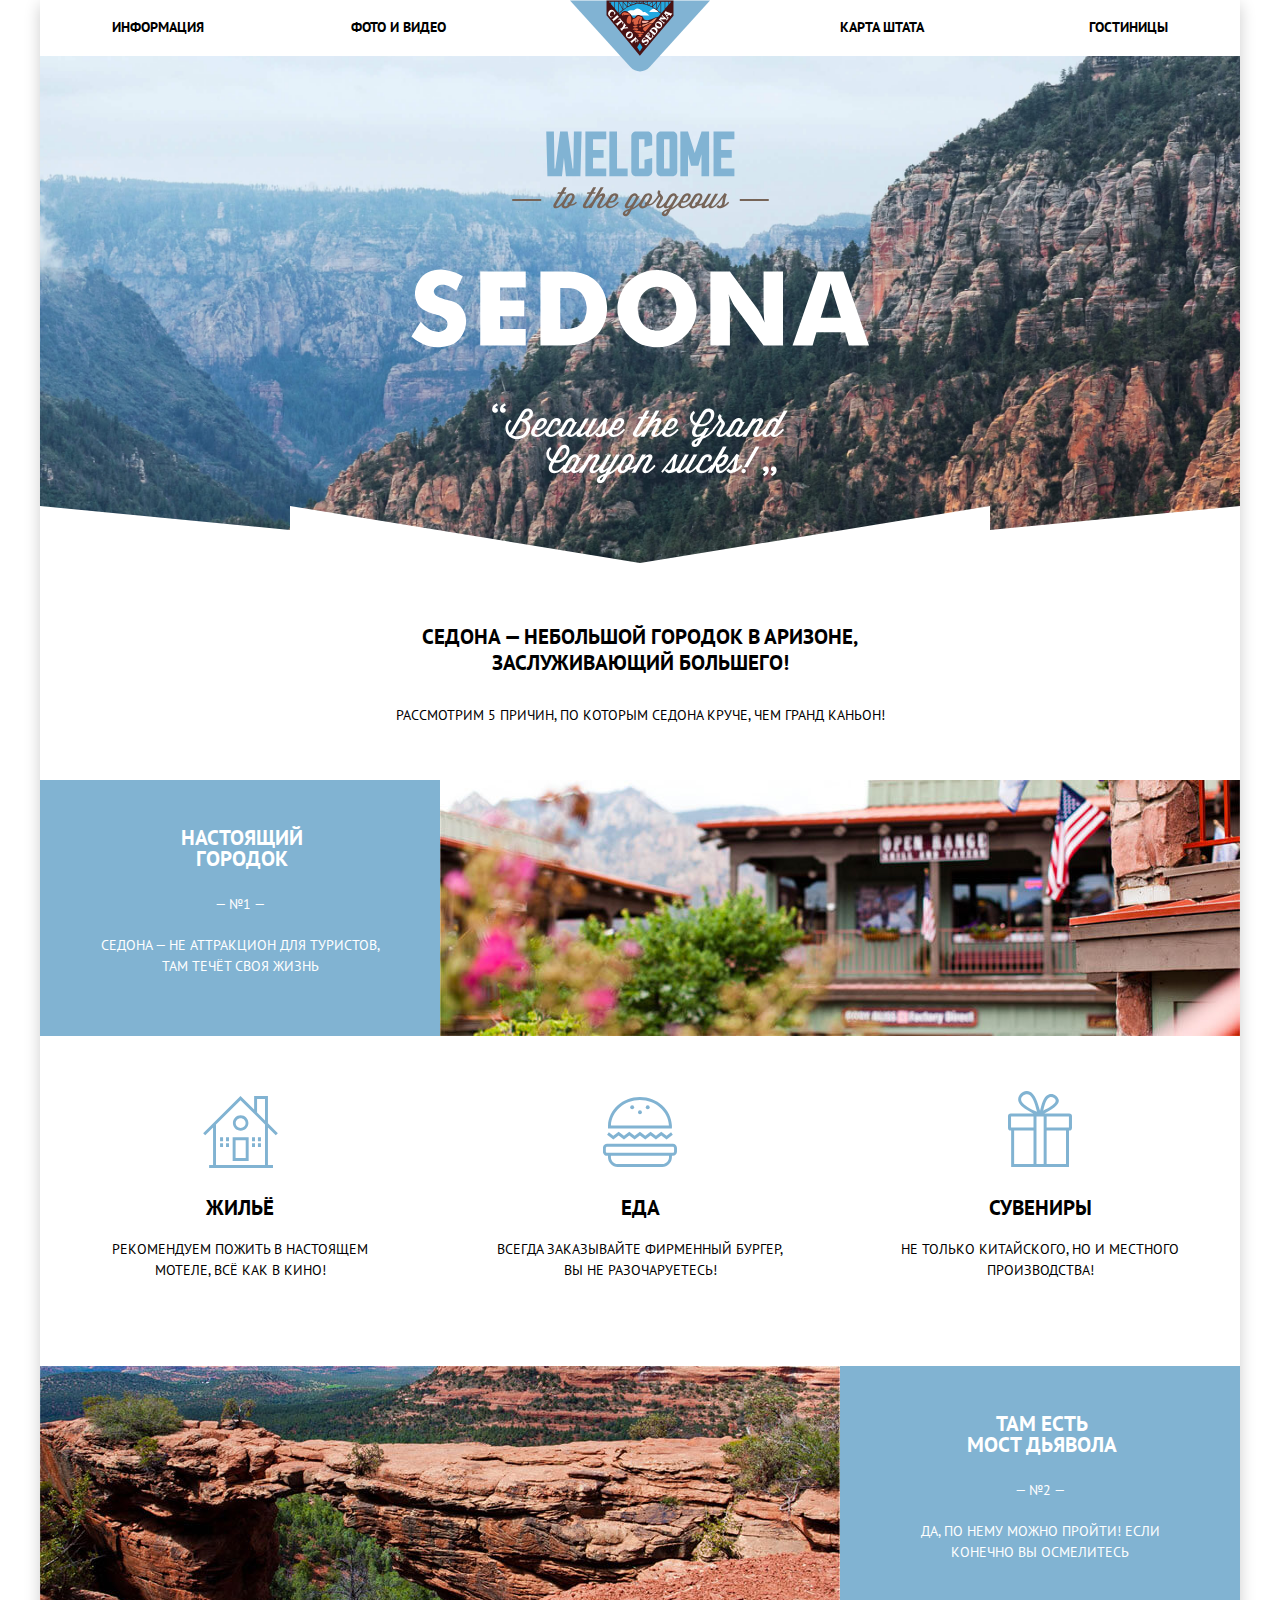
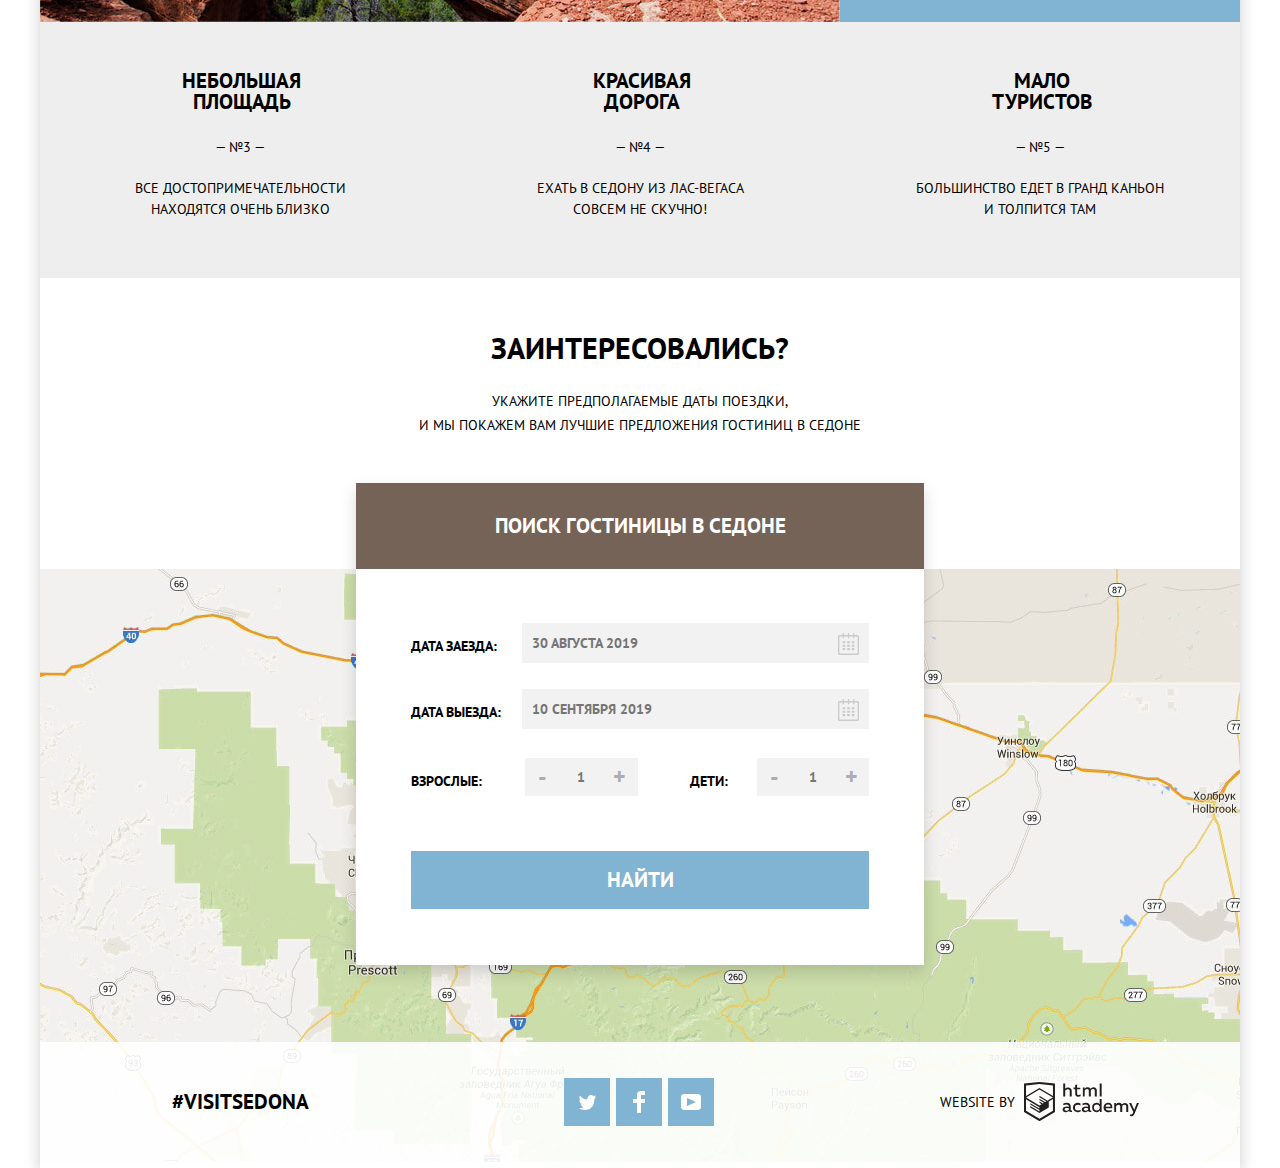
==== index.html @ 7750d167 "Fix W3 frameborder error" ====
<!DOCTYPE html>
<html lang="ru">
  <head>
    <meta charset="utf-8" />
    <title>HTML Academy: Седона</title>
    <link
      href="https://fonts.googleapis.com/css?family=PT+Sans:400,700&display=swap&subset=cyrillic"
      rel="stylesheet"
    />
    <link rel="stylesheet" href="css/normalize.css" />
    <link rel="stylesheet" href="css/style.css" />
  </head>

  <body>
    <div class="main-wrapper">
      <header class="main-header">
        <nav class="header-navigation">
          <ul class="navigation-list">
            <li><a href="information.html">Информация</a></li>
            <li><a href="media-content.html">Фото и видео</a></li>
            <li><a href="state-map.html">Карта штата</a></li>
            <li><a href="hotels.html">Гостиницы</a></li>
          </ul>
          <a class="navigation-logo">
            <img
              src="img/sedona-logo.svg"
              alt="Логотип сайта о городе Sedona"
              width="140"
              height="72"
            />
          </a>
        </nav>
      </header>

      <main class="main-container">
        <h1 class="visually-hidden">
          Сайт о небольшом городе Седона, располженном на севере штата Аризона в
          США
        </h1>

        <section class="logo">
          <img
            class="main-slogan"
            src="img/main-welcome-slogan.svg"
            alt="Приветственный слоган"
            width="459"
            height="353"
          />
        </section>

        <section class="description">
          <p>
            Седона — небольшой городок в Аризоне, заслуживающий большего!
          </p>
          <p>
            Рассмотрим 5 причин, по которым Седона круче, чем гранд каньон!
          </p>
        </section>

        <section class="features">
          <div class="feature-item">
            <h2 class="feature-title">
              Настоящий <br />
              городок
            </h2>
            <p class="feature-number">
              — №1 —
            </p>
            <p class="feature-description">
              Седона — не аттракцион для туристов, там течёт своя жизнь
            </p>
          </div>
          <img
            class="feature-image"
            src="img/feature-photo-town.jpg"
            width="800"
            height="256"
            alt="Фотография города Седона"
          />
        </section>

        <section class="entertainment">
          <ul class="entertainment-list">
            <li class="entertainment-list-item">
              <h3>
                Жильё
              </h3>
              <p class="entertainment-list-item-description">
                Рекомендуем пожить в настоящем мотеле, всё как в кино!
              </p>
            </li>
            <li class="entertainment-list-item">
              <h3>
                Еда
              </h3>
              <p class="entertainment-list-item-description">
                Всегда заказывайте фирменный бургер, вы не разочаруетесь!
              </p>
            </li>
            <li class="entertainment-list-item">
              <h3>
                Сувениры
              </h3>
              <p class="entertainment-list-item-description">
                Не только китайского, но и местного производства!
              </p>
            </li>
          </ul>
        </section>

        <section class="features">
          <img
            class="feature-image"
            src="img/main-photo-bridge.jpg"
            width="800"
            height="256"
            alt="Фотография города"
          />
          <div class="feature-item">
            <h2 class="feature-title">
              Там есть <br />
              Мост дьявола
            </h2>
            <p class="feature-number">
              — №2 —
            </p>
            <p class="feature-description">
              Да, по нему можно пройти! Если конечно вы осмелитесь
            </p>
          </div>
        </section>

        <section class="features">
          <ul class="features-list">
            <li class="feature-item">
              <h2 class="feature-title">
                Небольшая <br />
                площадь
              </h2>
              <p class="feature-number">
                — №3 —
              </p>
              <p class="feature-description">
                Все достопримечательности находятся очень близко
              </p>
            </li>
            <li class="feature-item">
              <h2 class="feature-title">
                Красивая <br />
                дорога
              </h2>
              <p class="feature-number">
                — №4 —
              </p>
              <p class="feature-description">
                Ехать в Седону из Лас-Вегаса совсем не скучно!
              </p>
            </li>
            <li class="feature-item">
              <h2 class="feature-title">
                Мало <br />
                туристов
              </h2>
              <p class="feature-number">
                — №5 —
              </p>
              <p class="feature-description">
                Большинство едет в гранд каньон <br />
                и толпится там
              </p>
            </li>
          </ul>
        </section>

        <section class="offer">
          <p>
            Заинтересовались?
          </p>
          <p>
            Укажите предполагаемые даты поездки, <br />
            и мы покажем вам лучшие предложения гостиниц в седоне
          </p>
        </section>

        <section class="hotel-order">
          <iframe
            class="sedona-map"
            src="https://www.google.com/maps/embed?pb=!1m18!1m12!1m3!1d52385.13565774094!2d-111.83015786370615!3d34.85444381528535!2m3!1f0!2f0!3f0!3m2!1i1024!2i768!4f13.1!3m3!1m2!1s0x872da132f942b00d%3A0x5548c523fa6c8efd!2sSedona%2C+AZ+86336%2C+USA!5e0!3m2!1sen!2sru!4v1559799646984!5m2!1sen!2sru"
            width="1200"
            height="593"
            allowfullscreen
          ></iframe>
          <div class="hotel-order-popup">
            <button class="hotel-search-button">
              Поиск гостиницы в Седоне
            </button>
            <form
              class="order-popup-form"
              action="https://echo.htmlacademy.ru"
              method="post"
            >
              <p class="popup-form-item">
                <label for="check-in-date" class="popup-form-item-label">
                  Дата заезда:
                  <button type="button" class="calendar-button">
                    <span class="visually-hidden">Выбор даты выезда</span
                    ><svg
                      xmlns="http://www.w3.org/2000/svg"
                      fill="#cacaca"
                      width="21"
                      height="22"
                    >
                      <path
                        d="M19.251 2.025h-2.845V.648c0-.381-.294-.689-.656-.689-.363 0-.656.308-.656.689v1.377h-3.938V.648c0-.381-.294-.689-.655-.689-.363 0-.657.308-.657.689v1.377H5.906V.648c0-.381-.294-.689-.656-.689-.363 0-.657.308-.657.689v1.377H1.75C.784 2.025 0 2.847 0 3.862v16.302C0 21.179.784 22 1.75 22h17.501c.966 0 1.749-.821 1.749-1.836V3.862c0-1.015-.783-1.837-1.749-1.837zm.437 18.139a.448.448 0 0 1-.437.459H1.75a.45.45 0 0 1-.438-.459V3.862a.45.45 0 0 1 .438-.459h2.844v1.378c0 .381.294.689.657.689.362 0 .656-.308.656-.689V3.403h3.938v1.378c0 .381.294.689.657.689.361 0 .655-.308.655-.689V3.403h3.938v1.378c0 .381.293.689.656.689.362 0 .656-.308.656-.689V3.403h2.845c.241 0 .437.206.437.459v16.302z"
                      />
                      <path
                        d="M4.594 8.225h2.625v2.066H4.594zm0 3.443h2.625v2.067H4.594zm0 3.444h2.625v2.066H4.594zm4.594 0h2.625v2.066H9.188zm0-3.444h2.625v2.067H9.188zm0-3.443h2.625v2.066H9.188zm4.593 6.887h2.625v2.066h-2.625zm0-3.444h2.625v2.067h-2.625zm0-3.443h2.625v2.066h-2.625z"
                      />
                    </svg>
                  </button>
                </label>
                <input
                  type="text"
                  id="check-in-date"
                  class="popup-form-item-input"
                  placeholder="30 августа 2019"
                />
              </p>
              <p class="popup-form-item">
                <label for="check-out-date" class="popup-form-item-label">
                  Дата выезда:
                  <button type="button" class="calendar-button">
                    <span class="visually-hidden">Выбор даты выезда</span
                    ><svg
                      xmlns="http://www.w3.org/2000/svg"
                      fill="#cacaca"
                      width="21"
                      height="22"
                    >
                      <path
                        d="M19.251 2.025h-2.845V.648c0-.381-.294-.689-.656-.689-.363 0-.656.308-.656.689v1.377h-3.938V.648c0-.381-.294-.689-.655-.689-.363 0-.657.308-.657.689v1.377H5.906V.648c0-.381-.294-.689-.656-.689-.363 0-.657.308-.657.689v1.377H1.75C.784 2.025 0 2.847 0 3.862v16.302C0 21.179.784 22 1.75 22h17.501c.966 0 1.749-.821 1.749-1.836V3.862c0-1.015-.783-1.837-1.749-1.837zm.437 18.139a.448.448 0 0 1-.437.459H1.75a.45.45 0 0 1-.438-.459V3.862a.45.45 0 0 1 .438-.459h2.844v1.378c0 .381.294.689.657.689.362 0 .656-.308.656-.689V3.403h3.938v1.378c0 .381.294.689.657.689.361 0 .655-.308.655-.689V3.403h3.938v1.378c0 .381.293.689.656.689.362 0 .656-.308.656-.689V3.403h2.845c.241 0 .437.206.437.459v16.302z"
                      />
                      <path
                        d="M4.594 8.225h2.625v2.066H4.594zm0 3.443h2.625v2.067H4.594zm0 3.444h2.625v2.066H4.594zm4.594 0h2.625v2.066H9.188zm0-3.444h2.625v2.067H9.188zm0-3.443h2.625v2.066H9.188zm4.593 6.887h2.625v2.066h-2.625zm0-3.444h2.625v2.067h-2.625zm0-3.443h2.625v2.066h-2.625z"
                      />
                    </svg>
                  </button>
                </label>
                <input
                  type="text"
                  id="check-out-date"
                  class="popup-form-item-input"
                  placeholder="10 сентября 2019"
                />
              </p>
              <div class="popup-form-item-people-amount">
                <label for="adults-amount" class="popup-form-item-label">
                  Взрослые:
                </label>
                <button type="button" class="decrement-button">-</button>
                <input
                  type="text"
                  id="adults-amount"
                  class="popup-form-item-input"
                  placeholder="1"
                />
                <button type="button" class="increment-button">+</button>
                <label for="children-amount" class="popup-form-item-label">
                  Дети:
                </label>
                <button type="button" class="decrement-button">-</button>
                <input
                  type="text"
                  id="children-amount"
                  class="popup-form-item-input"
                  placeholder="1"
                />
                <button type="button" class="increment-button">+</button>
              </div>
              <p class="popup-form-item">
                <button type="submit" class="popup-form-submit-button">
                  Найти
                </button>
              </p>
            </form>
          </div>
        </section>
      </main>

      <footer class="main-footer">
        <p class="footer-hashtag">
          #visitsedona
        </p>

        <ul class="footer-social">
          <li>
            <a class="footer-social-button" href="#"
              ><span class="visually-hidden">Twitter</span
              ><svg
                xmlns="http://www.w3.org/2000/svg"
                xmlns:xlink="http://www.w3.org/1999/xlink"
                width="17"
                height="15"
                viewBox="0 0 17 15"
              >
                <path
                  fill="#FFF"
                  d="M10.95.144c1.685-.496 2.984.27 3.577 1.179.673-.231 1.331-.481 2.011-.708a2.345 2.345 0 0 1-.857 1.768c.685.17 1.304-.491 1.304-.491-.169 1-1.006 1.788-1.563 2.024-.231 6.75-3.175 11.217-10.077 11.082h-.446c-.41 0-4.164-.46-4.898-1.887 2.271.196 3.893-.422 4.693-1.177-.96-.3-2.679-.477-2.979-2.95.349.106.564.228 1.19.119C1.705 8.247.374 7.53.448 5.33c.285.328 1.067.536 1.34.472C1.085 5.561-.182 2.442.894.85c1.818 1.854 3.735 3.606 7.152 3.773C8.254 2.33 9.183.793 10.95.144z"
                />
              </svg>
            </a>
          </li>
          <li>
            <a class="footer-social-button" href="#"
              ><span class="visually-hidden">Facebook</span
              ><svg
                xmlns="http://www.w3.org/2000/svg"
                width="12"
                height="22"
                viewBox="0 0 12 22"
              >
                <path
                  fill="#FFF"
                  d="M12 4V0H8a4 4 0 0 0-4 4v4H0v4h4v10h4V12h4V8H8V4h4z"
                /></svg
            ></a>
          </li>
          <li>
            <a class="footer-social-button" href="#"
              ><span class="visually-hidden">YouTube</span
              ><svg
                xmlns="http://www.w3.org/2000/svg"
                xmlns:xlink="http://www.w3.org/1999/xlink"
                width="20"
                height="16"
                viewBox="0 0 20 16"
              >
                <path
                  fill="#FFF"
                  d="M17 0H3C1.35 0 0 1.35 0 3v10c0 1.65 1.35 3 3 3h14c1.65 0 3-1.35 3-3V3c0-1.65-1.35-3-3-3zM6.027 11.998V4.002L15.014 8l-8.987 3.998z"
                />
              </svg>
            </a>
          </li>
        </ul>

        <p class="footer-copyright">
          <b>Website by</b>
          <a
            class="copyright-html-academy-logo"
            href="https://htmlacademy.ru/intensive/htmlcss"
            ><span class="visually-hidden">HTML Academy</span
            ><svg
              id="Layer_1"
              data-name="Layer 1"
              xmlns="http://www.w3.org/2000/svg"
              viewBox="0 0 108.08 36.85"
            >
              <title>logo-htmlacademy-small1</title>
              <path
                d="M44.61,26.88a2,2,0,0,0,.55-0.1v1.33a3.25,3.25,0,0,1-1.18.21,1.67,1.67,0,0,1-1.67-1,4.84,4.84,0,0,1-3.14,1.08c-1.51,0-2.91-.83-2.91-2.55,0-2.13,2-2.79,3.71-2.79a11.08,11.08,0,0,1,2.17.25v-0.3c0-1-.76-1.77-2.19-1.77a7.42,7.42,0,0,0-3,.64v-1.7a10.21,10.21,0,0,1,3.19-.55c2.36,0,3.81,1.12,3.81,3.65v3a0.54,0.54,0,0,0,.49.59h0.17Zm-6.44-1.13A1.35,1.35,0,0,0,39.63,27h0.11a3.39,3.39,0,0,0,2.41-1V24.58a9.72,9.72,0,0,0-1.81-.21c-1,0-2.16.33-2.16,1.38h0Zm12.36-6.11a5,5,0,0,1,2.57.64V22a4.08,4.08,0,0,0-2.3-.7,2.75,2.75,0,1,0,0,5.49,5,5,0,0,0,2.43-.64v1.71a6.27,6.27,0,0,1-2.76.57A4.21,4.21,0,0,1,46,24.51q0-.21,0-0.41a4.32,4.32,0,0,1,4.18-4.46h0.38Zm12.17,7.24a2,2,0,0,0,.55-0.1v1.33a3.25,3.25,0,0,1-1.18.21,1.67,1.67,0,0,1-1.67-1,4.84,4.84,0,0,1-3.14,1.08c-1.51,0-2.91-.83-2.91-2.55,0-2.13,2-2.79,3.71-2.79a11.08,11.08,0,0,1,2.17.25v-0.3c0-1-.76-1.77-2.19-1.77a7.42,7.42,0,0,0-3,.64v-1.7a10.21,10.21,0,0,1,3.19-.55c2.36,0,3.81,1.12,3.81,3.65v3a0.54,0.54,0,0,0,.49.59h0.17Zm-6.44-1.13A1.35,1.35,0,0,0,57.73,27h0.11a3.39,3.39,0,0,0,2.41-1V24.58a9.72,9.72,0,0,0-1.81-.21c-1.06,0-2.16.33-2.16,1.38h0ZM73,16V28.2H71.35V26.88a3.88,3.88,0,0,1-3.19,1.54,4.4,4.4,0,0,1,0-8.78,3.81,3.81,0,0,1,3,1.3V16H73Zm-4.53,5.22a2.76,2.76,0,1,0,0,5.52A2.86,2.86,0,0,0,71.15,25V23A2.91,2.91,0,0,0,68.49,21.27ZM79,19.64c3.31,0,4.46,2.68,3.92,5.09H76.7c0.21,1.5,1.67,2.11,3.19,2.11a6.11,6.11,0,0,0,2.64-.59v1.6a7.14,7.14,0,0,1-3,.57C77,28.42,74.78,27,74.78,24a4.18,4.18,0,0,1,4-4.39H79Zm0.09,1.54a2.28,2.28,0,0,0-2.44,2.1v0.06H81.3A2,2,0,0,0,79.13,21.18Zm5.73,7V19.87h1.65v1a3.81,3.81,0,0,1,2.78-1.27A2.86,2.86,0,0,1,91.89,21a4.12,4.12,0,0,1,2.91-1.33A3.06,3.06,0,0,1,98,23V28.2h-1.9V23.05a1.59,1.59,0,0,0-1.42-1.75H94.42a2.8,2.8,0,0,0-2.07,1.12V28.2h-1.9V23.05A1.59,1.59,0,0,0,89,21.31H88.8a3,3,0,0,0-2.21,1.29v5.63H84.86Zm21.31-8.33h1.9l-3.91,9.46c-0.9,2.17-2.09,2.86-3.35,2.86a4.76,4.76,0,0,1-1.1-.14V30.46a2.86,2.86,0,0,0,.85.12c0.9,0,1.58-.64,2.07-1.9l0.17-.42-4-8.4h2l2.86,6.29ZM38.73,1.46V6.22a3.81,3.81,0,0,1,2.7-1.14,3.25,3.25,0,0,1,3.44,3.4v5.15H43V8.72a1.81,1.81,0,0,0-1.61-2h-0.3a2.93,2.93,0,0,0-2.32,1.39v5.52h-1.9V1.46h1.9ZM49.94,2.31v3h3V6.91h-3v3.81c0,1.1.5,1.46,1.58,1.46a4.49,4.49,0,0,0,1.69-.33v1.6A6.8,6.8,0,0,1,51,13.8a2.55,2.55,0,0,1-2.86-2.74V6.89H46.58V5.26h1.5V2.74Zm5.4,11.31V5.28H57v1A3.81,3.81,0,0,1,59.77,5a2.86,2.86,0,0,1,2.6,1.33A4.12,4.12,0,0,1,65.28,5,3.06,3.06,0,0,1,68.44,8.4v5.21h-1.9V8.46a1.59,1.59,0,0,0-1.42-1.75H64.89a2.8,2.8,0,0,0-2.07,1.12v5.78h-1.9V8.46A1.59,1.59,0,0,0,59.5,6.71H59.27A3,3,0,0,0,57.06,8v5.63H55.34ZM71.17,1.45H73V13.6H71.17V1.45ZM14.71,0H14.55L0,1.54V28.21l14.55,8.66,14.55-8.66V1.54Zm12.5,27.1L14.55,34.64,1.9,27.12V16.18l12.59,7.5V25L5.86,19.9v1.31l8.68,5.21v1.39L5.87,22.65V24l8.68,5.21,8.75-5.24V18.31L27.2,16V27.12Zm0-12.53-3.48,2-1.6,1L14.51,13v1.31L21,18.23H21l-0.14.09-1,.54-5.37-3.2V17l4.24,2.52-1,.67-3.2-1.9v1.31l2.1,1.24L14.5,22.1,2,14.65,14.51,7.11Zm0-1.32L14.49,5.76,1.91,13.25v-10L14.56,1.92,27.21,3.25v10h0Z"
                transform="translate(0 -0.02)"
                fill="#231f20"
              />
            </svg>
          </a>
        </p>
      </footer>
    </div>
    <script src="js/script.js"></script>
  </body>
</html>
---- css/style.css ----
body {
  margin: 0;
  padding: 0;
  font-family: "PT Sans", Arial, sans-serif;
  font-size: 14px;
  line-height: 21px;
  font-weight: 400;
  color: black;
  text-transform: uppercase;
  position: relative;
}

a {
  text-decoration: none;
  color: inherit;
}

a:hover,
a:focus {
  color: #81b3d2;
}

a:active {
  color: rgba(0, 0, 0, 0.3);
}

.visually-hidden {
  position: absolute;
  width: 1px;
  height: 1px;
  margin: -1px;
  border: 0;
  padding: 0;
  clip: rect(0 0 0 0);
  overflow: hidden;
}

.hidden {
  display: none;
}

.main-wrapper {
  width: 1200px;
  margin: 0 auto;
  -webkit-box-shadow: 0px 5px 15px 0 rgba(0, 1, 1, 0.2);
  box-shadow: 0px 5px 15px 0 rgba(0, 1, 1, 0.2);
}

.header-navigation {
  line-height: 26px;
  font-weight: 700;
  background-color: white;
  position: relative;
}

.header-navigation ul {
  list-style: none;
}

.main-container {
  position: relative;
}

.logo {
  position: relative;
  width: 100%;
  background-image: url("../img/main-photo.jpg");
  background-repeat: no-repeat;
  background-size: cover;
  background-position: 0 -84px;
  min-height: 507px;
  text-align: center;
  margin-bottom: 61px;
}

.logo::after {
  position: absolute;
  content: "";
  width: 100%;
  min-height: 57px;
  background-image: url("../img/main-photo-mask.svg");
  background-repeat: no-repeat;
  left: 0;
  bottom: 0;
}

.main-slogan {
  padding-top: 75px;
}

.description {
  padding: 0 355px;
  margin-bottom: 52px;
}

.description p:first-child {
  line-height: 26px;
  font-size: 21px;
  font-weight: 700;
  text-align: center;
  margin-bottom: 26px;
}

.description p:last-child {
  line-height: 26px;
  text-align: center;
}

.feature-title {
  font-size: 21px;
  font-weight: 700;
  text-align: center;
  margin: 0;
  margin-left: 3px;
  margin-bottom: 25px;
}

.feature-number {
  text-align: center;
  margin: 0;
  margin-bottom: 20px;
}

.feature-description {
  text-align: center;
  margin: 0;
}

.features {
  display: -webkit-box;
  display: -ms-flexbox;
  display: flex;
  margin-bottom: 140px;
}

.features:nth-of-type(5) {
  margin-bottom: 0;
}

.features:nth-of-type(6) {
  margin-bottom: 12px;
}

.features > .feature-item {
  color: white;
  background-color: #81b3d2;
  width: 400px;
  padding: 47px 49px 58px;
}

.features-list > .feature-item {
  -webkit-box-sizing: border-box;
  box-sizing: border-box;
  background-color: #eeeeee;
  width: 400px;
  margin: 0;
  padding: 48px 69px 58px;
}

.features-list {
  display: -webkit-box;
  display: -ms-flexbox;
  display: flex;
  list-style: none;
  padding: 0;
  margin: 0;
}

.navigation-logo {
  top: 0;
  left: 50%;
  margin-left: -70px;
  position: absolute;
  z-index: 1;
}

.entertainment {
  margin-bottom: 71px;
}

.entertainment-list {
  list-style: none;
  padding: 0;
  margin: 0;
  text-align: center;
  display: -webkit-box;
  display: -ms-flexbox;
  display: flex;
  -ms-flex-pack: distribute;
  justify-content: space-around;
}

.entertainment-list-item {
  position: relative;
  width: 400px;
  padding: 0 50px;
}

.entertainment-list-item::before {
  content: "";
  position: absolute;
}

.entertainment-list-item:first-child::before {
  background-image: url("../img/main-icon-house.svg");
  width: 75px;
  height: 72px;
  left: 50%;
  top: -80px;
  margin-left: -37px;
}

.entertainment-list-item:nth-child(2)::before {
  background-image: url("../img/main-icon-hamburger.svg");
  width: 74px;
  height: 70px;
  left: 50%;
  top: -79px;
  margin-left: -37px;
}

.entertainment-list-item:last-child::before {
  background-image: url("../img/main-icon-present.svg");
  width: 64px;
  height: 76px;
  left: 50%;
  top: -85px;
  margin-left: -32px;
}

.entertainment-list-item h3 {
  font-size: 21px;
}

.offer {
  text-align: center;
  margin-bottom: 132px;
  width: 459px;
  display: block;
  margin: 0 auto 122px;
  padding: 10px;
}

.offer p:first-child {
  font-size: 30px;
  font-weight: 700;
  line-height: 36px;
  margin-bottom: 23px;
}

.offer p:last-child {
  line-height: 24px;
  margin: 0;
}

.sedona-map {
  background: url("../img/main-map.jpg") no-repeat;
  border: 0;
}

.hotel-order {
  position: relative;
}

.hotel-order-popup {
  position: absolute;
  left: 50%;
  margin-left: -284px;
  top: -86px;
  line-height: 26px;
  font-weight: 700;
  width: 568px;
  -webkit-box-shadow: 0px 7px 15px 0 rgba(0, 1, 1, 0.15);
  box-shadow: 0px 7px 15px 0 rgba(0, 1, 1, 0.15);
}

.order-popup-form {
  padding: 40px 55px;
  background-color: white;
}

.hotel-search-button {
  width: inherit;
  text-transform: inherit;
  font-weight: 700;
  font-size: 21px;
  color: white;
  background-color: #766357;
  text-align: center;
  padding: 31px 0;
  border: none;
}

.hotel-search-button:hover,
.hotel-search-button:focus {
  background-color: #604e43;
}

.hotel-search-button:active {
  background-color: #503e33;
  color: rgba(255, 255, 255, 0.3);
}

.popup-form-item {
  display: -webkit-box;
  display: -ms-flexbox;
  display: flex;
  -webkit-box-pack: justify;
  -ms-flex-pack: justify;
  justify-content: space-between;
  margin-bottom: 16px;
}

.popup-form-item:nth-of-type(2) {
  margin-bottom: 19px;
}

.popup-form-item-label {
  margin-top: 10px;
  position: relative;
}

.calendar-button {
  position: absolute;
  top: -1px;
  left: 421px;
  border: none;
  background: transparent;
}

.calendar-button:hover path,
.calendar-button:focus path {
  fill: black;
}

.calendar-button:active path {
  fill: #81b3d2;
}

.popup-form-item input[type="text"] {
  width: 335px;
  height: 38px;
  margin-bottom: 10px;
  padding-left: 10px;
}

.popup-form-item-people-amount input[type="text"] {
  width: 38px;
  height: 36px;
  border: none;
  text-align: center;
}

.popup-form-item-people-amount button:nth-of-type(2) {
  margin-right: 52px;
}

.decrement-button,
.increment-button {
  width: 38px;
  height: 38px;
  border: none;
  background-color: #f2f2f2;
  color: rgba(0, 0, 0, 0.3);
  font-weight: 700;
  font-size: 24px;
  line-height: 26px;
}

.decrement-button:hover,
.decrement-button:focus,
.increment-button:hover,
.increment-button:focus {
  color: black;
}

.decrement-button:active,
.increment-button:active {
  color: #81b3d2;
}

.popup-form-item-input {
  width: 38px;
}

.hotel-order-popup input {
  background-color: #f2f2f2;
  height: 38px;
  color: inherit;
  font-weight: inherit;
  text-transform: inherit;
  line-height: inherit;
  border: none;
}

.hotel-order-popup input:hover {
  background-color: #ebebeb;
}

.hotel-order-popup input:focus {
  background-color: white;
}

.popup-form-item-people-amount {
  display: -webkit-box;
  display: -ms-flexbox;
  display: flex;
  margin-bottom: 55px;
}

.popup-form-item-people-amount label:first-of-type {
  margin-right: 43px;
}

.popup-form-item-people-amount label:last-of-type {
  margin-right: 29px;
}

.popup-form-submit-button {
  color: white;
  line-height: inherit;
  font-size: 21px;
  font-family: inherit;
  text-transform: inherit;
  font-weight: inherit;
  background-color: #81b3d2;
  padding: 16px 0;
  width: 458px;
  border: none;
}

.popup-form-submit-button:focus,
.popup-form-submit-button:hover {
  background-color: #669ec0;
}

.popup-form-submit-button:active {
  background-color: #5496bd;
  color: rgba(255, 255, 255, 0.3);
}

.main-footer {
  position: absolute;
  -webkit-box-sizing: border-box;
  box-sizing: border-box;
  bottom: 6px;
  background-color: rgba(255, 255, 255, 0.9);
  width: 1200px;
  display: -webkit-box;
  display: -ms-flexbox;
  display: flex;
  -webkit-box-pack: justify;
  -ms-flex-pack: justify;
  justify-content: space-between;
  -webkit-box-align: center;
  -ms-flex-align: center;
  align-items: center;
  padding: 21px 101px 21px 132px;
  min-height: 120px;
}

.footer-hashtag {
  font-size: 21px;
  font-weight: 700;
  line-height: 26px;
}

.footer-social {
  list-style: none;
  display: -webkit-box;
  display: -ms-flexbox;
  display: flex;
  width: 150px;
  margin-left: -11px;
  -webkit-box-pack: justify;
  -ms-flex-pack: justify;
  justify-content: space-between;
}

.footer-social-button {
  display: -webkit-box;
  display: -ms-flexbox;
  display: flex;
  background-color: #81b3d2;
  -webkit-box-align: center;
  -ms-flex-align: center;
  align-items: center;
  -webkit-box-pack: center;
  -ms-flex-pack: center;
  justify-content: center;
  color: white;
  width: 46px;
  height: 48px;
}

.footer-social-button:hover,
.footer-social-button:focus {
  background-color: #669ec0;
}

.footer-social-button:active path {
  opacity: 0.3;
}

.footer-copyright {
  display: -webkit-box;
  display: -ms-flexbox;
  display: flex;
  -webkit-box-align: center;
  -ms-flex-align: center;
  align-items: center;
}

.footer-copyright > b {
  line-height: 26px;
  font-weight: 400;
  margin-right: 9px;
}

.copyright-html-academy-logo {
  width: 115px;
  height: 41px;
}

.copyright-html-academy-logo:hover path,
.copyright-html-academy-logo:focus path {
  fill: #669ec0;
}

.copyright-html-academy-logo:active path {
  opacity: 0.3;
}

.main-header {
  margin: 0;
  padding: 0;
  height: 56px;
}

.navigation-list {
  display: -webkit-box;
  display: -ms-flexbox;
  display: flex;
  margin: 0;
  padding: 0 72px;
}

.navigation-list li {
  width: 239px;
  padding-top: 14px;
}

.navigation-list li:first-child {
  text-align: left;
}

.navigation-list li:nth-child(2) {
  text-align: left;
}

.navigation-list li:nth-child(3) {
  text-align: right;
  margin-left: 95px;
}

.navigation-list li:last-child {
  text-align: right;
  margin-left: 5px;
}

.hotels .navigation-list li:last-child {
  color: #766357;
}

.hotels .search-form-field {
  border: none;
}

.hotels .search-form-field:first-of-type {
  margin-right: 119px;
}

.hotels .form-field-list {
  list-style: none;
  margin: 0;
  padding: 0;
}

.hotels .form-field-list-item {
  margin: 25px 25px 0;
}

.form-field-list-item-label {
  position: relative;
  margin-left: 15px;
  cursor: pointer;
}

.checkbox-indicator {
  position: absolute;
  top: -5px;
  left: -40px;
  background: url("../img/hotels-checkbox-off.svg") no-repeat;
  width: 26px;
  height: 23px;
}

.form-field-list-item-label
  input[type="checkbox"]:checked
  + .checkbox-indicator {
  background: url("../img/hotels-checkbox-on.svg");
}

.form-field-list-item-label
  input[type="checkbox"]:disabled
  + .checkbox-indicator {
  opacity: 0.2;
}

.hotels-list {
  list-style: none;
}

.hotel-item {
  border-top: 1px solid #f9f9f9;
  display: -webkit-box;
  display: -ms-flexbox;
  display: flex;
  padding: 30px 63px 29px 32px;
  margin: 0;
}

.hotel-item:last-of-type {
  margin-bottom: 0;
  border-bottom: 1px solid #f9f9f9;
}

.hotel-description {
  margin: 0;
  padding: 9px 0;
  margin-bottom: 9px;
  display: -webkit-box;
  display: -ms-flexbox;
  display: flex;
  -webkit-box-pack: justify;
  -ms-flex-pack: justify;
  justify-content: space-between;
  width: 179px;
}

.hotel-name h2 {
  font-size: 21px;
  line-height: 18px;
  font-weight: 700;
  margin: 0;
  word-spacing: 1.5px;
  margin-left: -2px;
}

.hotel-additional-info {
  font-weight: 700;
  color: white;
  background-color: #81b3d2;
  padding: 5px 16px;
  margin-right: 4px;
}

.hotel-additional-info:hover,
.hotel-additional-info:focus {
  background-color: #669ec0;
  color: white;
}

.hotel-additional-info:active {
  background-color: #5496bd;
  color: rgba(255, 255, 255, 0.3);
}

.hotel-reserve {
  font-weight: 700;
  color: white;
  background-color: #766357;
  padding: 5px 16px;
}

.hotel-reserve:hover,
.hotel-reserve:focus {
  background-color: #604e43;
  color: white;
}

.hotel-reserve:active {
  background-color: #503e33;
  color: rgba(255, 255, 255, 0.3);
}

.hotel-rating {
  margin: 0;
  margin-right: 9px;
  padding: 3px 0;
  color: #666666;
  background-color: #f2f2f2;
  width: 110px;
  text-align: center;
}

.hotel-information-wrapper {
  margin-left: 32px;
}

.hotel-rating-wrapper {
  margin-left: auto;
  margin-top: -1px;
}

.hotel-search-form {
  background-color: #243337;
  background: url("../img/main-photo-blurred.jpg") left bottom no-repeat;
  background-size: cover;
  background-position: 0 -296px;
  margin-bottom: 10px;
  display: -webkit-box;
  display: -ms-flexbox;
  display: flex;
  padding: 29px 72px;
}

.search-form-field {
  color: white;
  margin: 0;
  padding: 0;
}

.form-field-legeng {
  font-weight: 700;
  font-size: 16px;
}

.hotel-search-result {
  display: -webkit-box;
  display: -ms-flexbox;
  display: flex;
  padding: 13px 60px 8px 70px;
  -webkit-box-align: center;
  -ms-flex-align: center;
  align-items: center;
  margin-bottom: 0px;
}

.filter-range {
  width: 320px;
  margin-left: auto;
  color: white;
  text-transform: uppercase;
}

.filter-range-title {
  margin-left: 5px;
  margin-bottom: 8px;
  font-weight: 600;
  font-size: 16px;
  line-height: 21px;
}

.price-controls {
  position: relative;

  height: 32px;
  width: 314px;
  margin-bottom: 18px;
  margin-left: 2px;

  font-size: 0;

  border: 2px solid white;
  border-radius: 2px;
}

.price-controls::after {
  content: "";
  position: absolute;
  top: 50%;
  left: 50%;

  width: 2px;
  height: 22px;

  background: white;
  -webkit-transform: translate(-50%, -50%);
  -ms-transform: translate(-50%, -50%);
  transform: translate(-50%, -50%);
}

.price-controls label {
  display: inline-block;

  font-size: 14px;
  line-height: 38px;
  vertical-align: top;

  cursor: pointer;
}

.price-controls .min-price {
  width: 90px;
  padding-left: 64px;
  margin-top: -3px;
}

.price-controls .max-price {
  width: 90px;
  padding-left: 57px;
  margin-top: -3px;
}

.price-controls input {
  width: 50px;
  margin: 0;

  color: inherit;
  font: inherit;

  background: none;
  border: none;
}

.range-controls {
  position: relative;

  margin-bottom: 32px;
}

.range-controls .scale {
  margin-top: 20px;
  margin-left: 3px;
  height: 2px;

  background: rgba(255, 255, 255, 0.3);
}

.range-controls .bar {
  width: 80%;
  height: 2px;
  background: white;
}

.range-toggle {
  position: absolute;
  top: -9px;

  width: 4px;
  height: 4px;

  background: #ababab;
  border: 8px solid white;
  border-radius: 50%;
  -webkit-box-shadow: 0 2px 1px 0 rgba(0, 1, 1, 0.2);
  box-shadow: 0 2px 1px 0 rgba(0, 1, 1, 0.2);
  cursor: pointer;
}

.range-toggle:hover {
  background: #1c4f80;
}

.range-toggle-min {
  left: 3px;
}

.range-toggle-max {
  right: 45px;
}

.btn-transparent {
  display: block;
  margin: 0 auto;
  padding: 6px 33px;
  margin-left: 87px;

  font-size: inherit;
  line-height: 20px;
  color: white;
  text-transform: uppercase;

  background: transparent;
  border: 2px solid white;
  border-radius: 2px;
  cursor: pointer;
}

.btn-transparent:hover {
  color: #000000;

  background: white;
}

.result {
  font-size: 21px;
  line-height: 26px;
  font-weight: 700;
  margin: 0;
}

.sort {
  font-size: 12px;
  line-height: 18px;
  display: -webkit-box;
  display: -ms-flexbox;
  display: flex;
  -webkit-box-align: center;
  -ms-flex-align: center;
  align-items: center;
  margin-left: 48px;
}

.sort-options-list {
  list-style: none;
  display: -webkit-box;
  display: -ms-flexbox;
  display: flex;
}

.sort-option-list-item {
  color: rgba(0, 0, 0, 0.3);
  -webkit-text-decoration: underline dotted #81b3d2;
  text-decoration: underline dotted #81b3d2;
  margin-left: 33px;
}

.sort-option-list-item:first-of-type {
  margin-left: 0;
}

.sort-option-list-item:hover,
.sort-option-list-item:focus {
  color: #81b3d2;
  -webkit-text-decoration: underline dotted #81b3d2;
  text-decoration: underline dotted #81b3d2;
}

.sort-option-list-item:active {
  color: inherit;
  -webkit-text-decoration: none;
  text-decoration: none;
}

.sort-arrows {
  margin-top: 4px;
  margin-left: 496px;
  display: -webkit-box;
  display: -ms-flexbox;
  display: flex;
}

.sort-arrow path {
  fill: #cacaca;
}

.sort-arrow:hover path,
.sort-arrow:focus path {
  fill: black;
}

.sort-arrow:active path {
  fill: #81b3d2;
}

.sort-arrow {
  margin-left: 10px;
}

.list-item-active {
  color: #81b3d2;
  -webkit-text-decoration: none;
  text-decoration: none;
}

.stars-container {
  background: url("../img/hotels-icon-star.svg");
  height: 17px;
  background-repeat: repeat-x;
  margin-left: auto;
  margin-bottom: 46px;
}

.hotel-item:first-of-type .stars-container {
  width: 100px;
}

.hotel-item:nth-of-type(2) .stars-container {
  width: 75px;
}

.hotel-item:last-of-type .stars-container {
  width: 50px;
}

.hotels .main-footer {
  padding-top: 9px;
  position: relative;
}
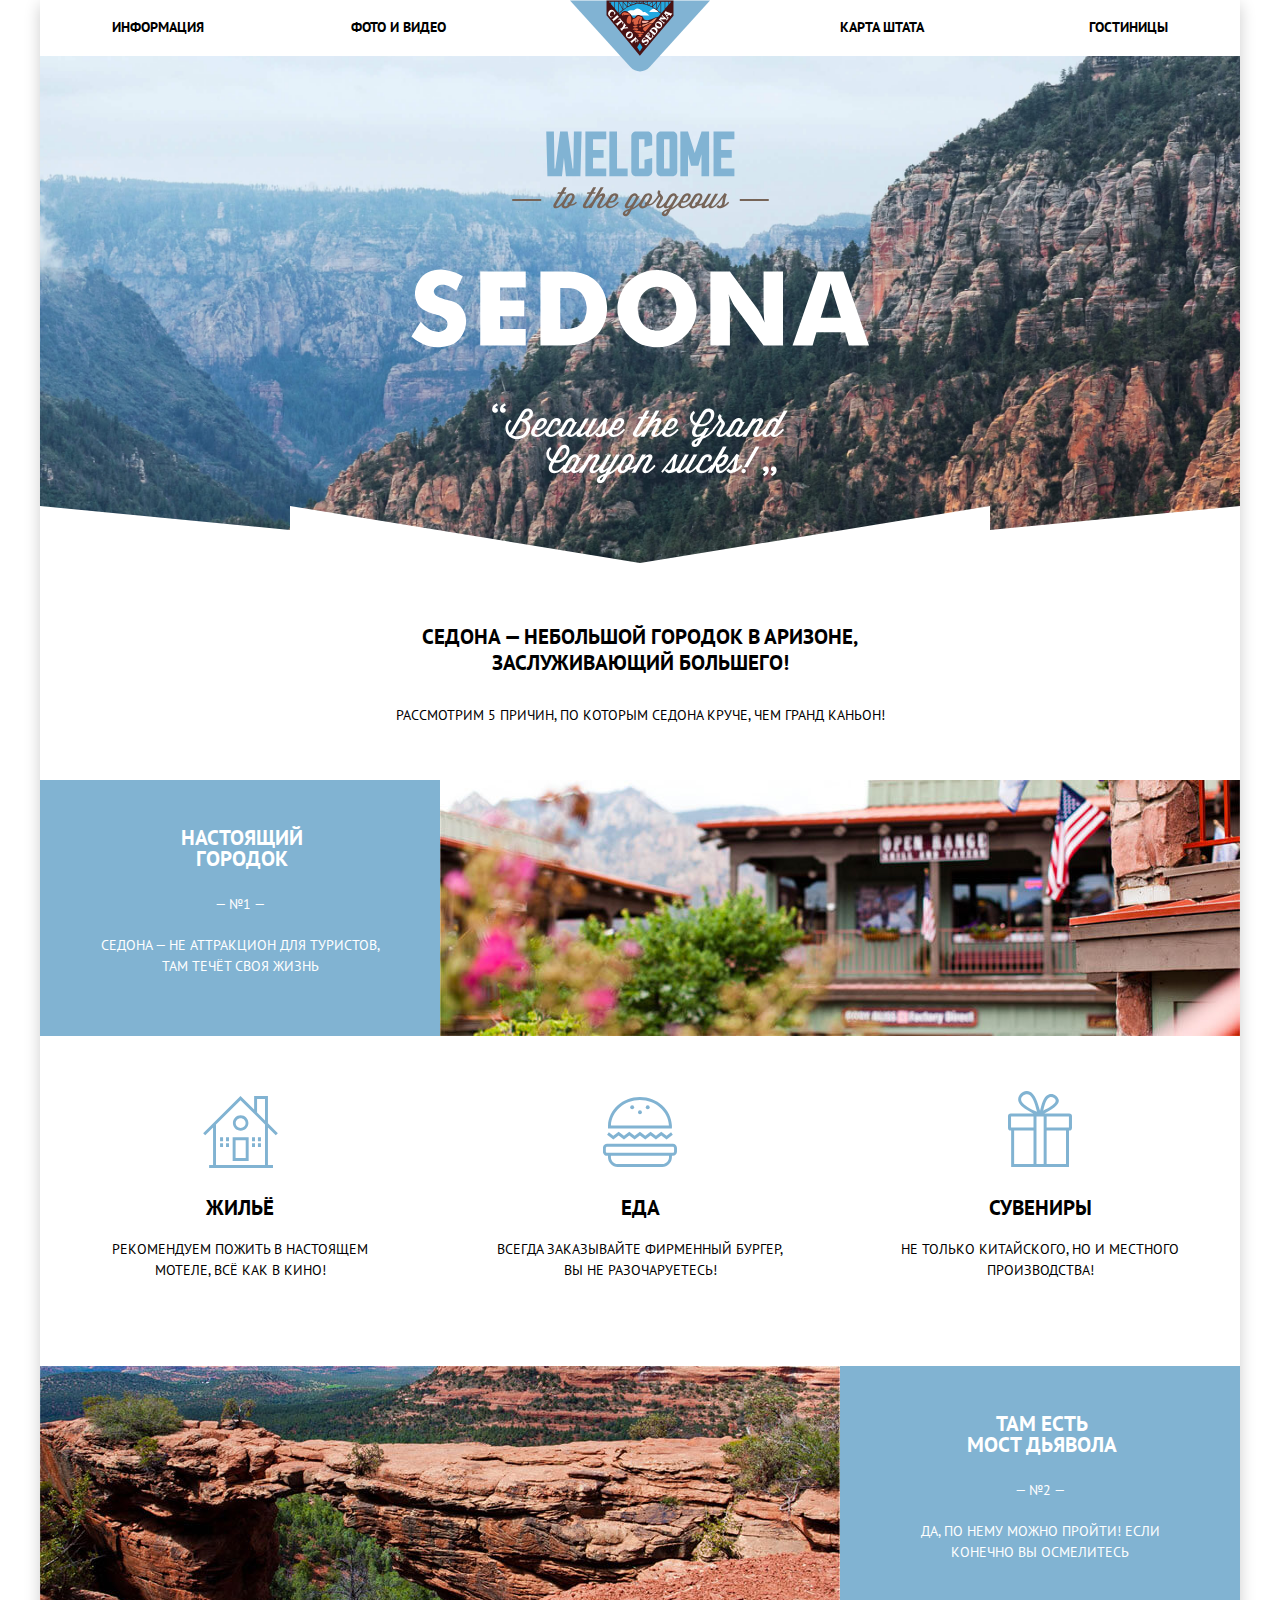
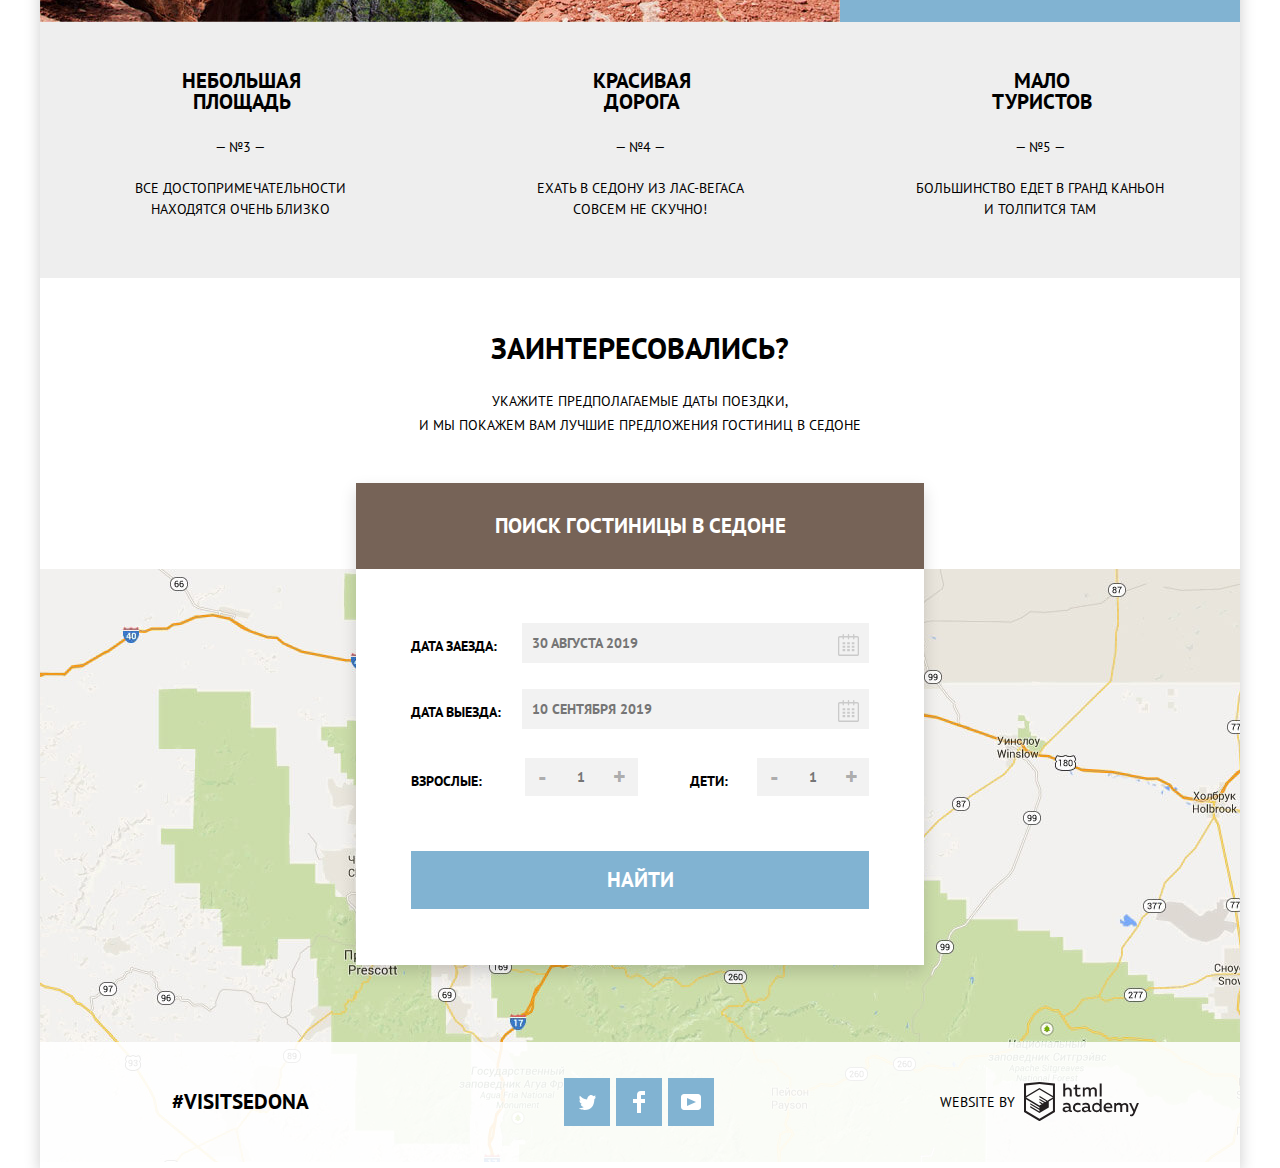
==== commit ebb7b12c: "Fix W3 button label error" ====
--- a/index.html
+++ b/index.html
@@ -202,22 +202,6 @@
               <p class="popup-form-item">
                 <label for="check-in-date" class="popup-form-item-label">
                   Дата заезда:
-                  <button type="button" class="calendar-button">
-                    <span class="visually-hidden">Выбор даты выезда</span
-                    ><svg
-                      xmlns="http://www.w3.org/2000/svg"
-                      fill="#cacaca"
-                      width="21"
-                      height="22"
-                    >
-                      <path
-                        d="M19.251 2.025h-2.845V.648c0-.381-.294-.689-.656-.689-.363 0-.656.308-.656.689v1.377h-3.938V.648c0-.381-.294-.689-.655-.689-.363 0-.657.308-.657.689v1.377H5.906V.648c0-.381-.294-.689-.656-.689-.363 0-.657.308-.657.689v1.377H1.75C.784 2.025 0 2.847 0 3.862v16.302C0 21.179.784 22 1.75 22h17.501c.966 0 1.749-.821 1.749-1.836V3.862c0-1.015-.783-1.837-1.749-1.837zm.437 18.139a.448.448 0 0 1-.437.459H1.75a.45.45 0 0 1-.438-.459V3.862a.45.45 0 0 1 .438-.459h2.844v1.378c0 .381.294.689.657.689.362 0 .656-.308.656-.689V3.403h3.938v1.378c0 .381.294.689.657.689.361 0 .655-.308.655-.689V3.403h3.938v1.378c0 .381.293.689.656.689.362 0 .656-.308.656-.689V3.403h2.845c.241 0 .437.206.437.459v16.302z"
-                      />
-                      <path
-                        d="M4.594 8.225h2.625v2.066H4.594zm0 3.443h2.625v2.067H4.594zm0 3.444h2.625v2.066H4.594zm4.594 0h2.625v2.066H9.188zm0-3.444h2.625v2.067H9.188zm0-3.443h2.625v2.066H9.188zm4.593 6.887h2.625v2.066h-2.625zm0-3.444h2.625v2.067h-2.625zm0-3.443h2.625v2.066h-2.625z"
-                      />
-                    </svg>
-                  </button>
                 </label>
                 <input
                   type="text"
@@ -225,26 +209,26 @@
                   class="popup-form-item-input"
                   placeholder="30 августа 2019"
                 />
+                <button type="button" class="calendar-button">
+                  <span class="visually-hidden">Выбор даты выезда</span
+                  ><svg
+                    xmlns="http://www.w3.org/2000/svg"
+                    fill="#cacaca"
+                    width="21"
+                    height="22"
+                  >
+                    <path
+                      d="M19.251 2.025h-2.845V.648c0-.381-.294-.689-.656-.689-.363 0-.656.308-.656.689v1.377h-3.938V.648c0-.381-.294-.689-.655-.689-.363 0-.657.308-.657.689v1.377H5.906V.648c0-.381-.294-.689-.656-.689-.363 0-.657.308-.657.689v1.377H1.75C.784 2.025 0 2.847 0 3.862v16.302C0 21.179.784 22 1.75 22h17.501c.966 0 1.749-.821 1.749-1.836V3.862c0-1.015-.783-1.837-1.749-1.837zm.437 18.139a.448.448 0 0 1-.437.459H1.75a.45.45 0 0 1-.438-.459V3.862a.45.45 0 0 1 .438-.459h2.844v1.378c0 .381.294.689.657.689.362 0 .656-.308.656-.689V3.403h3.938v1.378c0 .381.294.689.657.689.361 0 .655-.308.655-.689V3.403h3.938v1.378c0 .381.293.689.656.689.362 0 .656-.308.656-.689V3.403h2.845c.241 0 .437.206.437.459v16.302z"
+                    />
+                    <path
+                      d="M4.594 8.225h2.625v2.066H4.594zm0 3.443h2.625v2.067H4.594zm0 3.444h2.625v2.066H4.594zm4.594 0h2.625v2.066H9.188zm0-3.444h2.625v2.067H9.188zm0-3.443h2.625v2.066H9.188zm4.593 6.887h2.625v2.066h-2.625zm0-3.444h2.625v2.067h-2.625zm0-3.443h2.625v2.066h-2.625z"
+                    />
+                  </svg>
+                </button>
               </p>
               <p class="popup-form-item">
                 <label for="check-out-date" class="popup-form-item-label">
                   Дата выезда:
-                  <button type="button" class="calendar-button">
-                    <span class="visually-hidden">Выбор даты выезда</span
-                    ><svg
-                      xmlns="http://www.w3.org/2000/svg"
-                      fill="#cacaca"
-                      width="21"
-                      height="22"
-                    >
-                      <path
-                        d="M19.251 2.025h-2.845V.648c0-.381-.294-.689-.656-.689-.363 0-.656.308-.656.689v1.377h-3.938V.648c0-.381-.294-.689-.655-.689-.363 0-.657.308-.657.689v1.377H5.906V.648c0-.381-.294-.689-.656-.689-.363 0-.657.308-.657.689v1.377H1.75C.784 2.025 0 2.847 0 3.862v16.302C0 21.179.784 22 1.75 22h17.501c.966 0 1.749-.821 1.749-1.836V3.862c0-1.015-.783-1.837-1.749-1.837zm.437 18.139a.448.448 0 0 1-.437.459H1.75a.45.45 0 0 1-.438-.459V3.862a.45.45 0 0 1 .438-.459h2.844v1.378c0 .381.294.689.657.689.362 0 .656-.308.656-.689V3.403h3.938v1.378c0 .381.294.689.657.689.361 0 .655-.308.655-.689V3.403h3.938v1.378c0 .381.293.689.656.689.362 0 .656-.308.656-.689V3.403h2.845c.241 0 .437.206.437.459v16.302z"
-                      />
-                      <path
-                        d="M4.594 8.225h2.625v2.066H4.594zm0 3.443h2.625v2.067H4.594zm0 3.444h2.625v2.066H4.594zm4.594 0h2.625v2.066H9.188zm0-3.444h2.625v2.067H9.188zm0-3.443h2.625v2.066H9.188zm4.593 6.887h2.625v2.066h-2.625zm0-3.444h2.625v2.067h-2.625zm0-3.443h2.625v2.066h-2.625z"
-                      />
-                    </svg>
-                  </button>
                 </label>
                 <input
                   type="text"
@@ -252,6 +236,22 @@
                   class="popup-form-item-input"
                   placeholder="10 сентября 2019"
                 />
+                <button type="button" class="calendar-button">
+                  <span class="visually-hidden">Выбор даты выезда</span
+                  ><svg
+                    xmlns="http://www.w3.org/2000/svg"
+                    fill="#cacaca"
+                    width="21"
+                    height="22"
+                  >
+                    <path
+                      d="M19.251 2.025h-2.845V.648c0-.381-.294-.689-.656-.689-.363 0-.656.308-.656.689v1.377h-3.938V.648c0-.381-.294-.689-.655-.689-.363 0-.657.308-.657.689v1.377H5.906V.648c0-.381-.294-.689-.656-.689-.363 0-.657.308-.657.689v1.377H1.75C.784 2.025 0 2.847 0 3.862v16.302C0 21.179.784 22 1.75 22h17.501c.966 0 1.749-.821 1.749-1.836V3.862c0-1.015-.783-1.837-1.749-1.837zm.437 18.139a.448.448 0 0 1-.437.459H1.75a.45.45 0 0 1-.438-.459V3.862a.45.45 0 0 1 .438-.459h2.844v1.378c0 .381.294.689.657.689.362 0 .656-.308.656-.689V3.403h3.938v1.378c0 .381.294.689.657.689.361 0 .655-.308.655-.689V3.403h3.938v1.378c0 .381.293.689.656.689.362 0 .656-.308.656-.689V3.403h2.845c.241 0 .437.206.437.459v16.302z"
+                    />
+                    <path
+                      d="M4.594 8.225h2.625v2.066H4.594zm0 3.443h2.625v2.067H4.594zm0 3.444h2.625v2.066H4.594zm4.594 0h2.625v2.066H9.188zm0-3.444h2.625v2.067H9.188zm0-3.443h2.625v2.066H9.188zm4.593 6.887h2.625v2.066h-2.625zm0-3.444h2.625v2.067h-2.625zm0-3.443h2.625v2.066h-2.625z"
+                    />
+                  </svg>
+                </button>
               </p>
               <div class="popup-form-item-people-amount">
                 <label for="adults-amount" class="popup-form-item-label">
--- a/css/style.css
+++ b/css/style.css
@@ -302,6 +302,7 @@
 }
 
 .popup-form-item {
+  position: relative;
   display: -webkit-box;
   display: -ms-flexbox;
   display: flex;
@@ -317,12 +318,11 @@
 
 .popup-form-item-label {
   margin-top: 10px;
-  position: relative;
 }
 
 .calendar-button {
   position: absolute;
-  top: -1px;
+  top: 10px;
   left: 421px;
   border: none;
   background: transparent;
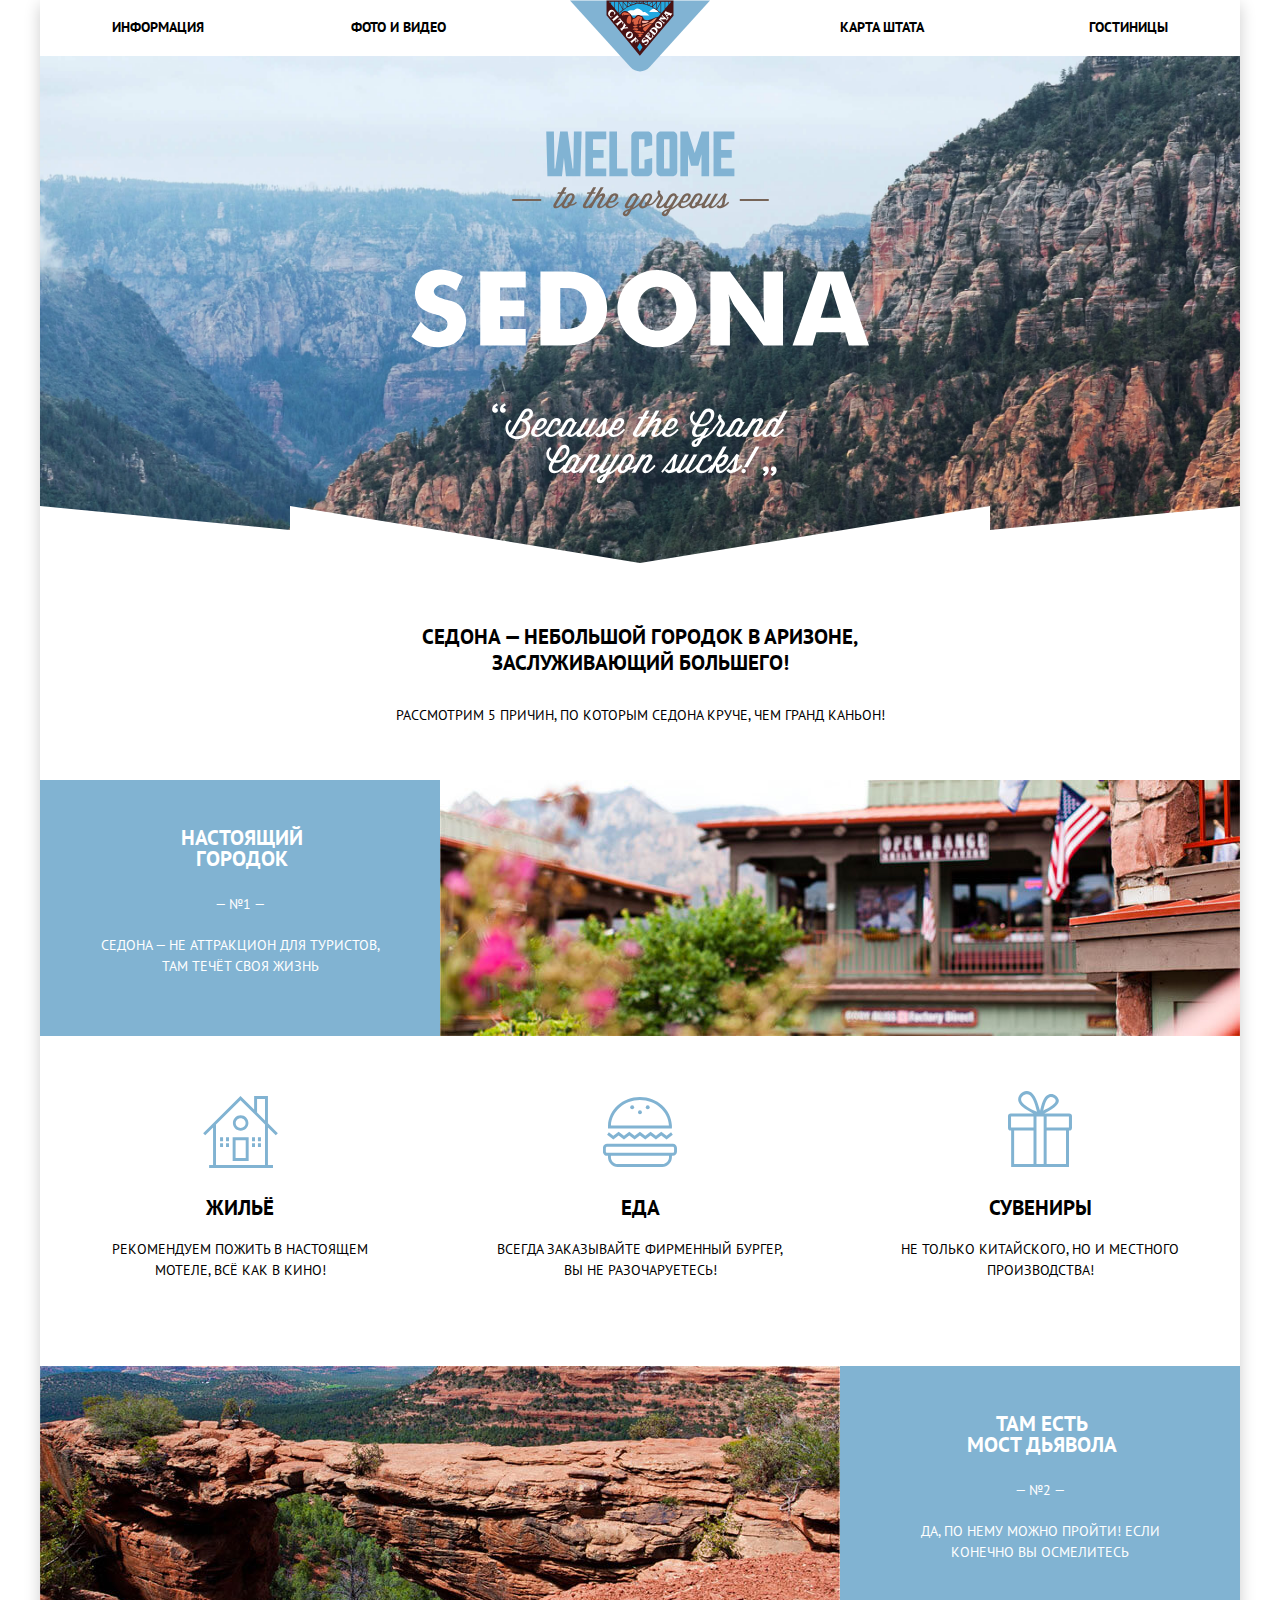
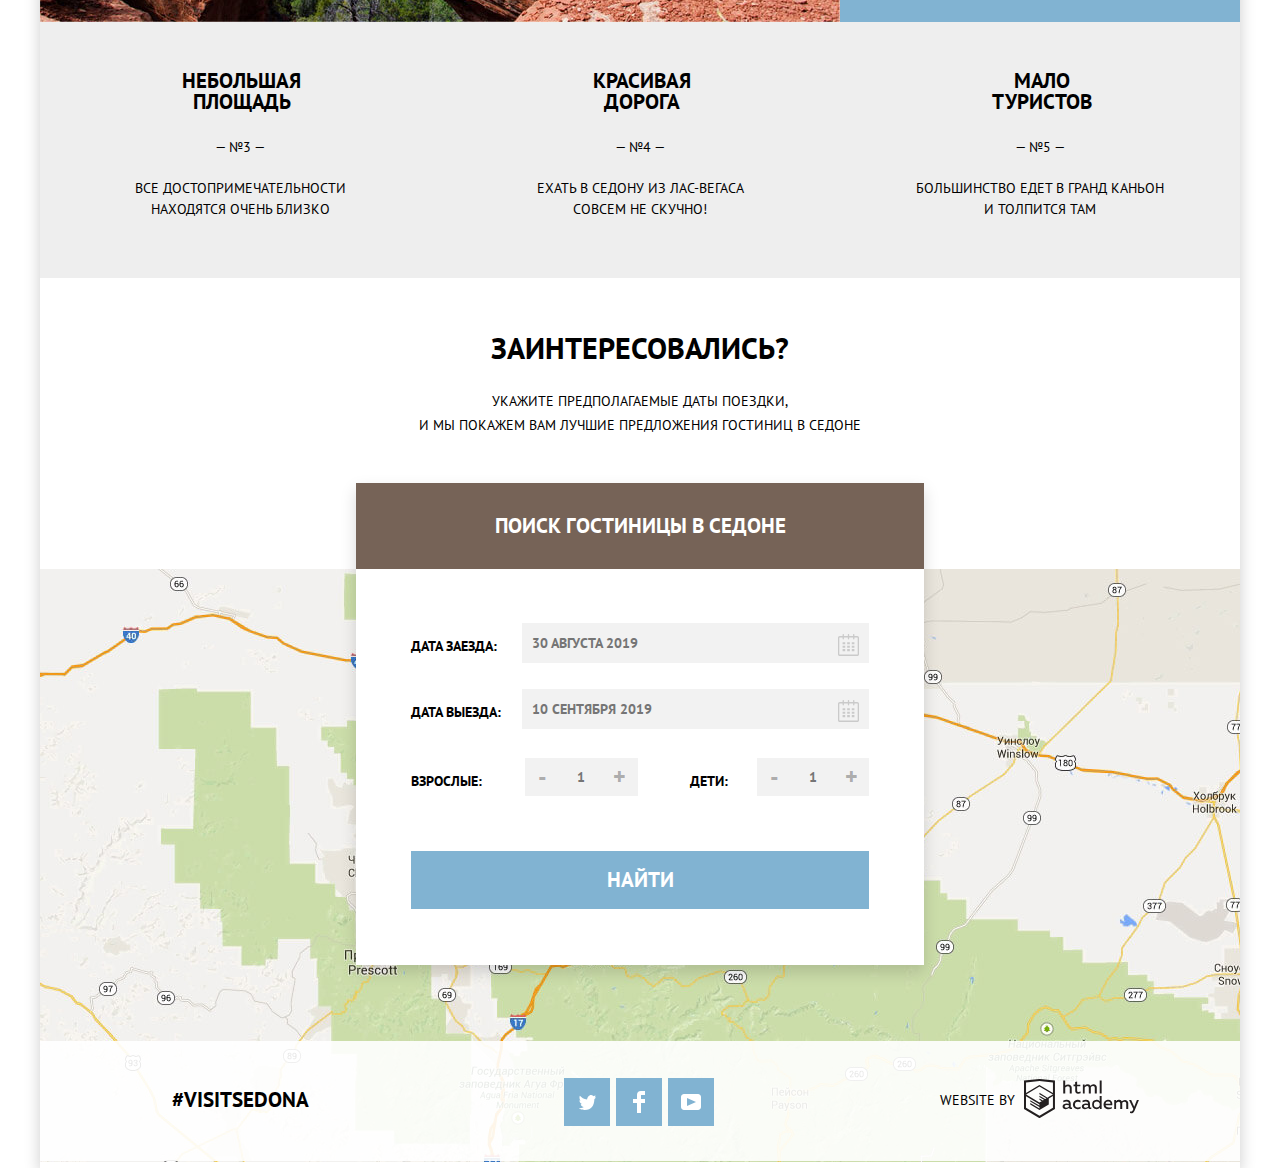
==== commit 416ead93: "Add accessibility to the people amount buttons" ====
--- a/index.html
+++ b/index.html
@@ -257,25 +257,41 @@
                 <label for="adults-amount" class="popup-form-item-label">
                   Взрослые:
                 </label>
-                <button type="button" class="decrement-button">-</button>
+                <button type="button" class="decrement-button">
+                  -<span class="visually-hidden"
+                    >Убавить количество мест для взролых</span
+                  >
+                </button>
                 <input
                   type="text"
                   id="adults-amount"
                   class="popup-form-item-input"
                   placeholder="1"
                 />
-                <button type="button" class="increment-button">+</button>
+                <button type="button" class="increment-button">
+                  +<span class="visually-hidden"
+                    >Добавить количество мест для взролых</span
+                  >
+                </button>
                 <label for="children-amount" class="popup-form-item-label">
                   Дети:
                 </label>
-                <button type="button" class="decrement-button">-</button>
+                <button type="button" class="decrement-button">
+                  -<span class="visually-hidden"
+                    >Убавить количество мест для детей</span
+                  >
+                </button>
                 <input
                   type="text"
                   id="children-amount"
                   class="popup-form-item-input"
                   placeholder="1"
                 />
-                <button type="button" class="increment-button">+</button>
+                <button type="button" class="increment-button">
+                  +<span class="visually-hidden"
+                    >Добавить количество мест для детей</span
+                  >
+                </button>
               </div>
               <p class="popup-form-item">
                 <button type="submit" class="popup-form-submit-button">
--- a/css/style.css
+++ b/css/style.css
@@ -64,6 +64,7 @@
 .logo {
   position: relative;
   width: 100%;
+  background-color: #223037;
   background-image: url("../img/main-photo.jpg");
   background-repeat: no-repeat;
   background-size: cover;
@@ -161,6 +162,7 @@
   display: -webkit-box;
   display: -ms-flexbox;
   display: flex;
+  flex-wrap: wrap;
   list-style: none;
   padding: 0;
   margin: 0;
@@ -175,7 +177,7 @@
 }
 
 .entertainment {
-  margin-bottom: 71px;
+  margin-bottom: 0;
 }
 
 .entertainment-list {
@@ -188,12 +190,14 @@
   display: flex;
   -ms-flex-pack: distribute;
   justify-content: space-around;
+  flex-wrap: wrap;
 }
 
 .entertainment-list-item {
   position: relative;
-  width: 400px;
-  padding: 0 50px;
+  width: 300px;
+  padding: 0px 20px;
+  margin-bottom: 71px;
 }
 
 .entertainment-list-item::before {
@@ -443,7 +447,7 @@
   position: absolute;
   -webkit-box-sizing: border-box;
   box-sizing: border-box;
-  bottom: 6px;
+  bottom: 7px;
   background-color: rgba(255, 255, 255, 0.9);
   width: 1200px;
   display: -webkit-box;
@@ -455,7 +459,7 @@
   -webkit-box-align: center;
   -ms-flex-align: center;
   align-items: center;
-  padding: 21px 101px 21px 132px;
+  padding: 14px 101px 17px 132px;
   min-height: 120px;
 }
 
@@ -475,6 +479,7 @@
   -webkit-box-pack: justify;
   -ms-flex-pack: justify;
   justify-content: space-between;
+  flex-wrap: wrap;
 }
 
 .footer-social-button {
@@ -491,6 +496,7 @@
   color: white;
   width: 46px;
   height: 48px;
+  margin-top: 5px;
 }
 
 .footer-social-button:hover,
@@ -617,6 +623,11 @@
   opacity: 0.2;
 }
 
+.form-field-list-item-label input[type="checkbox"]:focus + .checkbox-indicator {
+  outline: 2px dotted white;
+  outline-offset: 1px;
+}
+
 .hotels-list {
   list-style: none;
 }
@@ -645,7 +656,7 @@
   -webkit-box-pack: justify;
   -ms-flex-pack: justify;
   justify-content: space-between;
-  width: 179px;
+  width: 177px;
 }
 
 .hotel-name h2 {
@@ -816,6 +827,8 @@
 .price-controls input {
   width: 50px;
   margin: 0;
+  padding: 0;
+  height: 36px;
 
   color: inherit;
   font: inherit;
@@ -913,11 +926,18 @@
   margin-left: 48px;
 }
 
+.sort span:first-of-type {
+  margin-right: 7px;
+}
+
 .sort-options-list {
+  padding: 0;
   list-style: none;
   display: -webkit-box;
   display: -ms-flexbox;
   display: flex;
+  flex-wrap: wrap;
+  width: 280px;
 }
 
 .sort-option-list-item {
@@ -927,10 +947,6 @@
   margin-left: 33px;
 }
 
-.sort-option-list-item:first-of-type {
-  margin-left: 0;
-}
-
 .sort-option-list-item:hover,
 .sort-option-list-item:focus {
   color: #81b3d2;
@@ -946,7 +962,7 @@
 
 .sort-arrows {
   margin-top: 4px;
-  margin-left: 496px;
+  margin-left: 488px;
   display: -webkit-box;
   display: -ms-flexbox;
   display: flex;
@@ -996,6 +1012,6 @@
 }
 
 .hotels .main-footer {
-  padding-top: 9px;
+  padding-top: 4px;
   position: relative;
 }
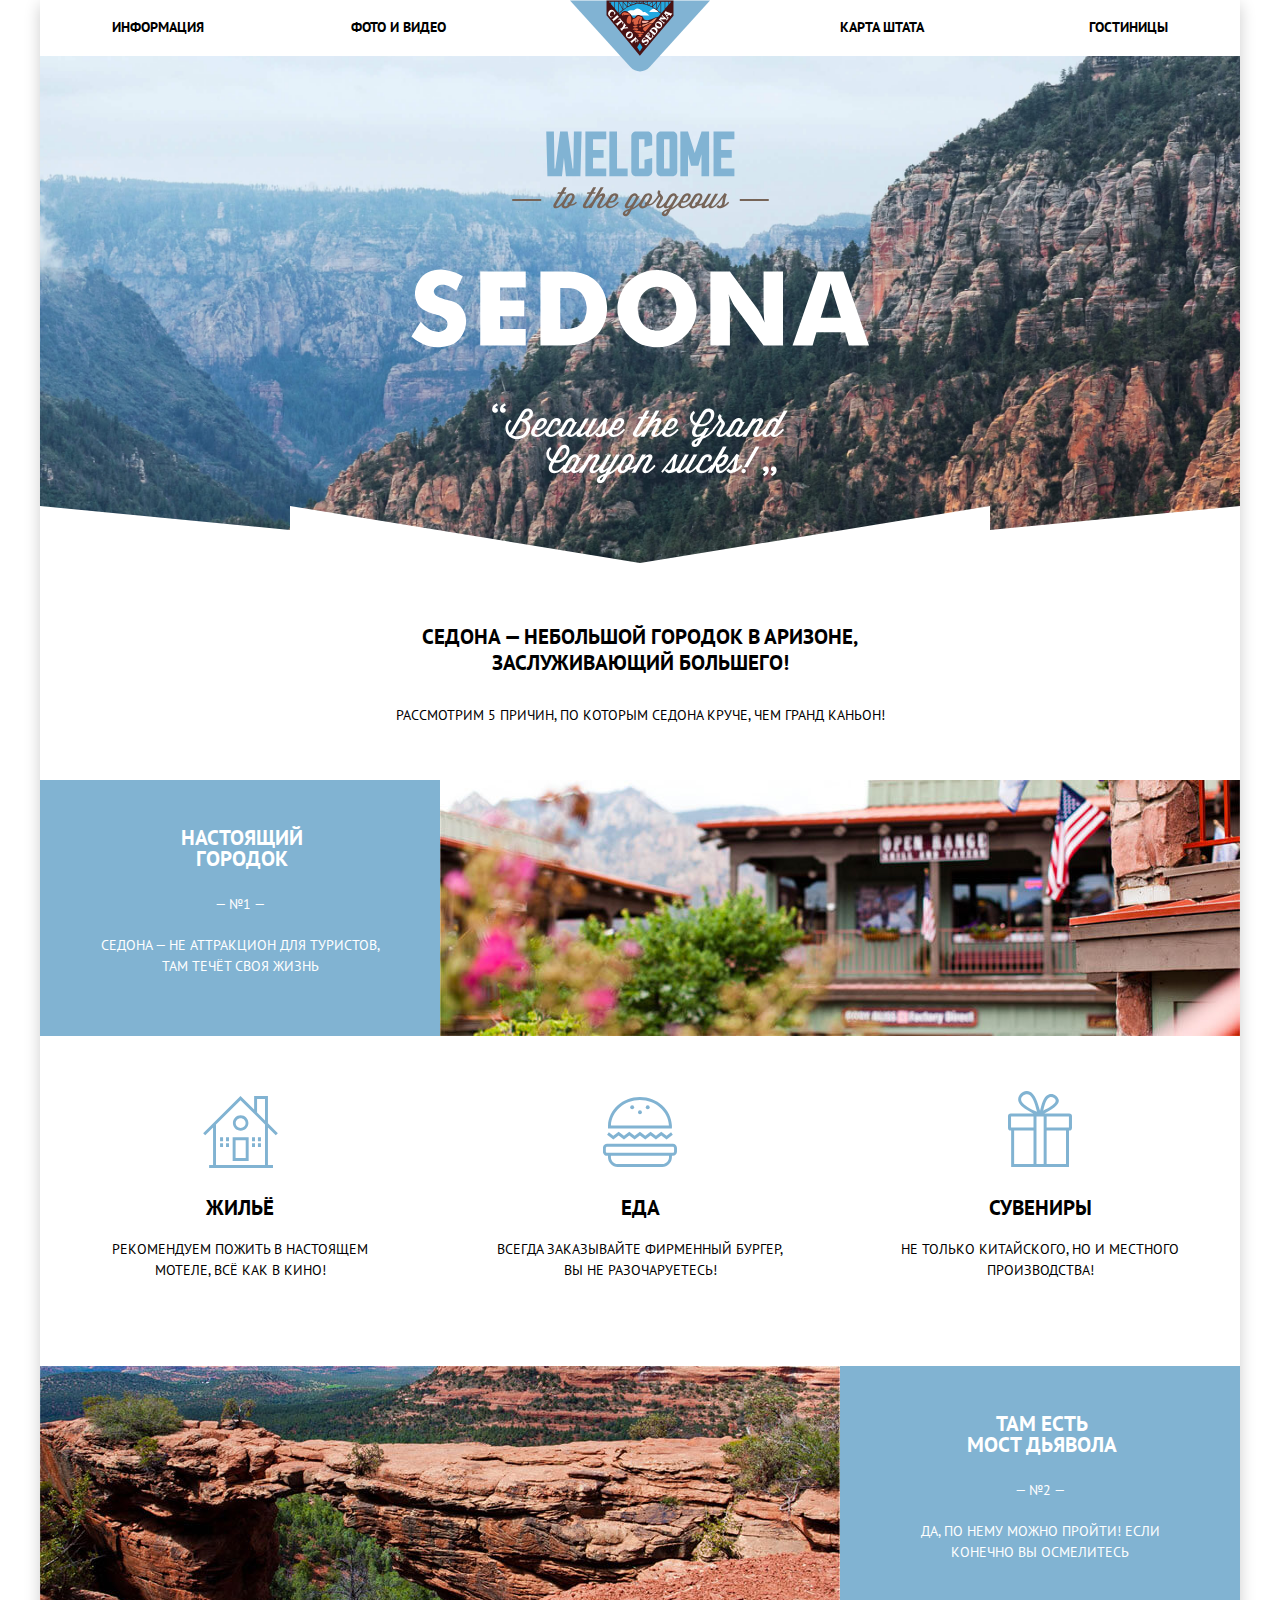
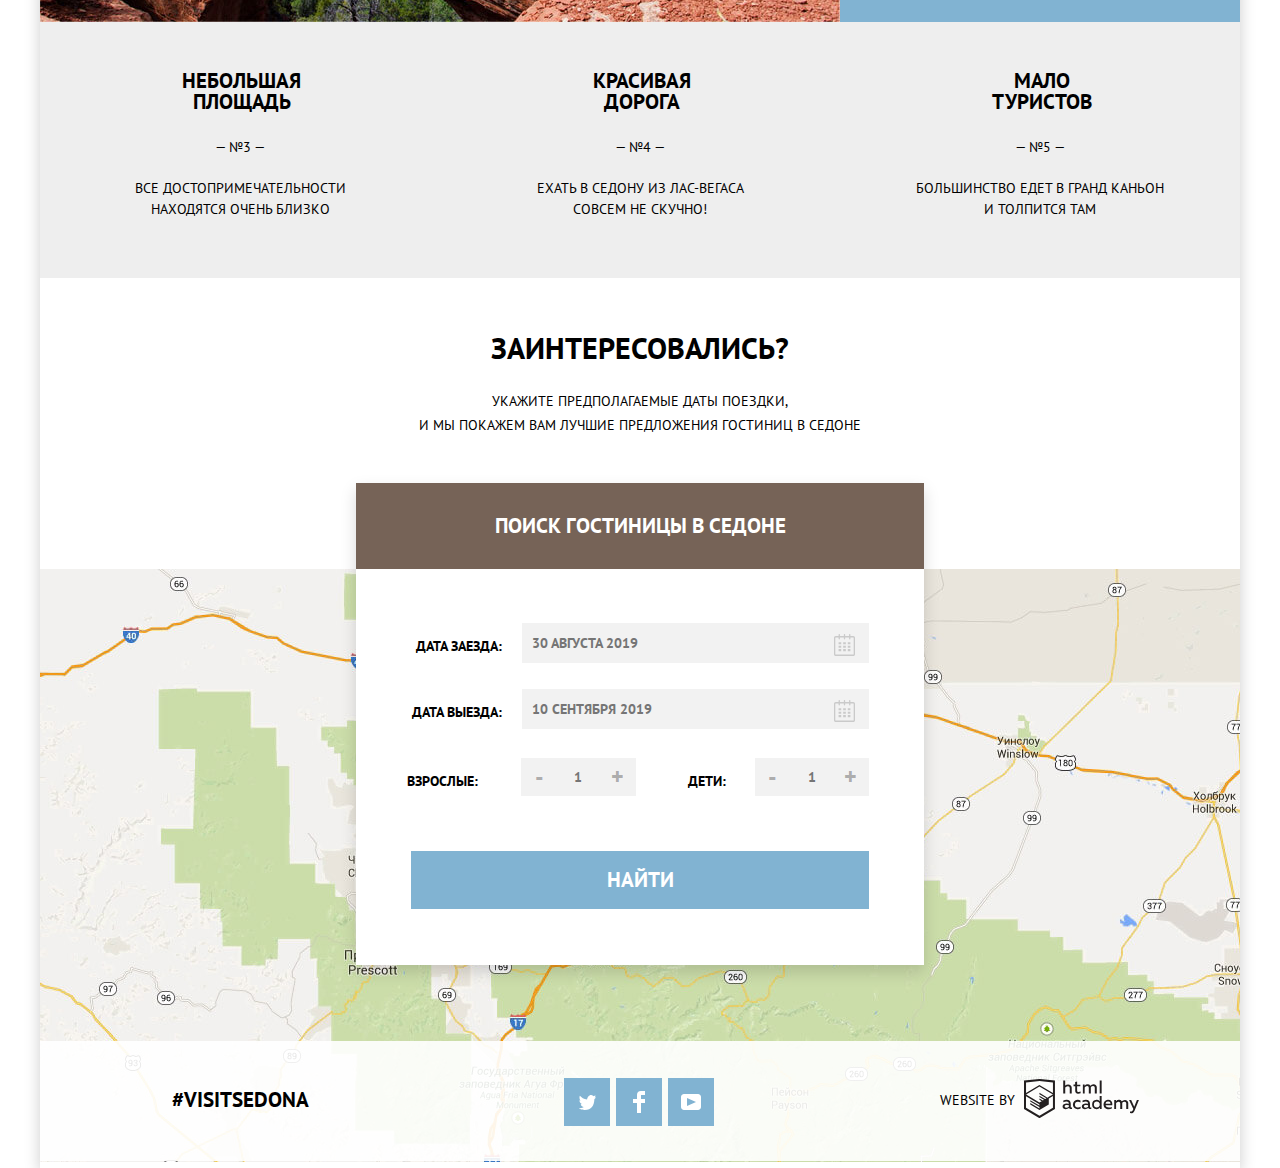
==== commit 34cec790: "Delete whitespaces" ====
--- a/index.html
+++ b/index.html
@@ -10,7 +10,6 @@
     <link rel="stylesheet" href="css/normalize.css" />
     <link rel="stylesheet" href="css/style.css" />
   </head>
-
   <body>
     <div class="main-wrapper">
       <header class="main-header">
@@ -31,13 +30,11 @@
           </a>
         </nav>
       </header>
-
       <main class="main-container">
         <h1 class="visually-hidden">
           Сайт о небольшом городе Седона, располженном на севере штата Аризона в
           США
         </h1>
-
         <section class="logo">
           <img
             class="main-slogan"
@@ -56,7 +53,6 @@
             Рассмотрим 5 причин, по которым Седона круче, чем гранд каньон!
           </p>
         </section>
-
         <section class="features">
           <div class="feature-item">
             <h2 class="feature-title">
@@ -78,7 +74,6 @@
             alt="Фотография города Седона"
           />
         </section>
-
         <section class="entertainment">
           <ul class="entertainment-list">
             <li class="entertainment-list-item">
@@ -107,7 +102,6 @@
             </li>
           </ul>
         </section>
-
         <section class="features">
           <img
             class="feature-image"
@@ -129,7 +123,6 @@
             </p>
           </div>
         </section>
-
         <section class="features">
           <ul class="features-list">
             <li class="feature-item">
@@ -171,7 +164,6 @@
             </li>
           </ul>
         </section>
-
         <section class="offer">
           <p>
             Заинтересовались?
@@ -181,7 +173,6 @@
             и мы покажем вам лучшие предложения гостиниц в седоне
           </p>
         </section>
-
         <section class="hotel-order">
           <iframe
             class="sedona-map"
@@ -302,12 +293,10 @@
           </div>
         </section>
       </main>
-
       <footer class="main-footer">
         <p class="footer-hashtag">
           #visitsedona
         </p>
-
         <ul class="footer-social">
           <li>
             <a class="footer-social-button" href="#"
@@ -359,7 +348,6 @@
             </a>
           </li>
         </ul>
-
         <p class="footer-copyright">
           <b>Website by</b>
           <a
--- a/css/style.css
+++ b/css/style.css
@@ -36,6 +36,8 @@
 }
 
 .hidden {
+  -webkit-animation: bounce 0.6s;
+  animation: bounce 0.6s;
   display: none;
 }
 
@@ -162,6 +164,7 @@
   display: -webkit-box;
   display: -ms-flexbox;
   display: flex;
+  -ms-flex-wrap: wrap;
   flex-wrap: wrap;
   list-style: none;
   padding: 0;
@@ -190,6 +193,7 @@
   display: flex;
   -ms-flex-pack: distribute;
   justify-content: space-around;
+  -ms-flex-wrap: wrap;
   flex-wrap: wrap;
 }
 
@@ -279,8 +283,62 @@
 }
 
 .order-popup-form {
-  padding: 40px 55px;
+  padding: 40px 55px 40px 51px;
   background-color: white;
+  -webkit-animation: shift 0.9s;
+  animation: shift 0.9s;
+}
+
+@-webkit-keyframes shift {
+  0% {
+    -webkit-transform: translateX(-2000px);
+    transform: translateX(-2000px);
+    opacity: 0;
+  }
+
+  70% {
+    -webkit-transform: translateX(30px);
+    transform: translateX(30px);
+    opacity: 0.5;
+  }
+
+  90% {
+    -webkit-transform: translateX(-10px);
+    transform: translateX(-10px);
+    opacity: 0.7;
+  }
+
+  100% {
+    -webkit-transform: translateY(0);
+    transform: translateY(0);
+    opacity: 1;
+  }
+}
+
+@keyframes shift {
+  0% {
+    -webkit-transform: translateX(-2000px);
+    transform: translateX(-2000px);
+    opacity: 0;
+  }
+
+  70% {
+    -webkit-transform: translateX(30px);
+    transform: translateX(30px);
+    opacity: 0.5;
+  }
+
+  90% {
+    -webkit-transform: translateX(-10px);
+    transform: translateX(-10px);
+    opacity: 0.7;
+  }
+
+  100% {
+    -webkit-transform: translateY(0);
+    transform: translateY(0);
+    opacity: 1;
+  }
 }
 
 .hotel-search-button {
@@ -312,7 +370,7 @@
   display: flex;
   -webkit-box-pack: justify;
   -ms-flex-pack: justify;
-  justify-content: space-between;
+  justify-content: flex-end;
   margin-bottom: 16px;
 }
 
@@ -322,6 +380,7 @@
 
 .popup-form-item-label {
   margin-top: 10px;
+  margin-right: 20px;
 }
 
 .calendar-button {
@@ -479,6 +538,7 @@
   -webkit-box-pack: justify;
   -ms-flex-pack: justify;
   justify-content: space-between;
+  -ms-flex-wrap: wrap;
   flex-wrap: wrap;
 }
 
@@ -936,6 +996,7 @@
   display: -webkit-box;
   display: -ms-flexbox;
   display: flex;
+  -ms-flex-wrap: wrap;
   flex-wrap: wrap;
   width: 280px;
 }
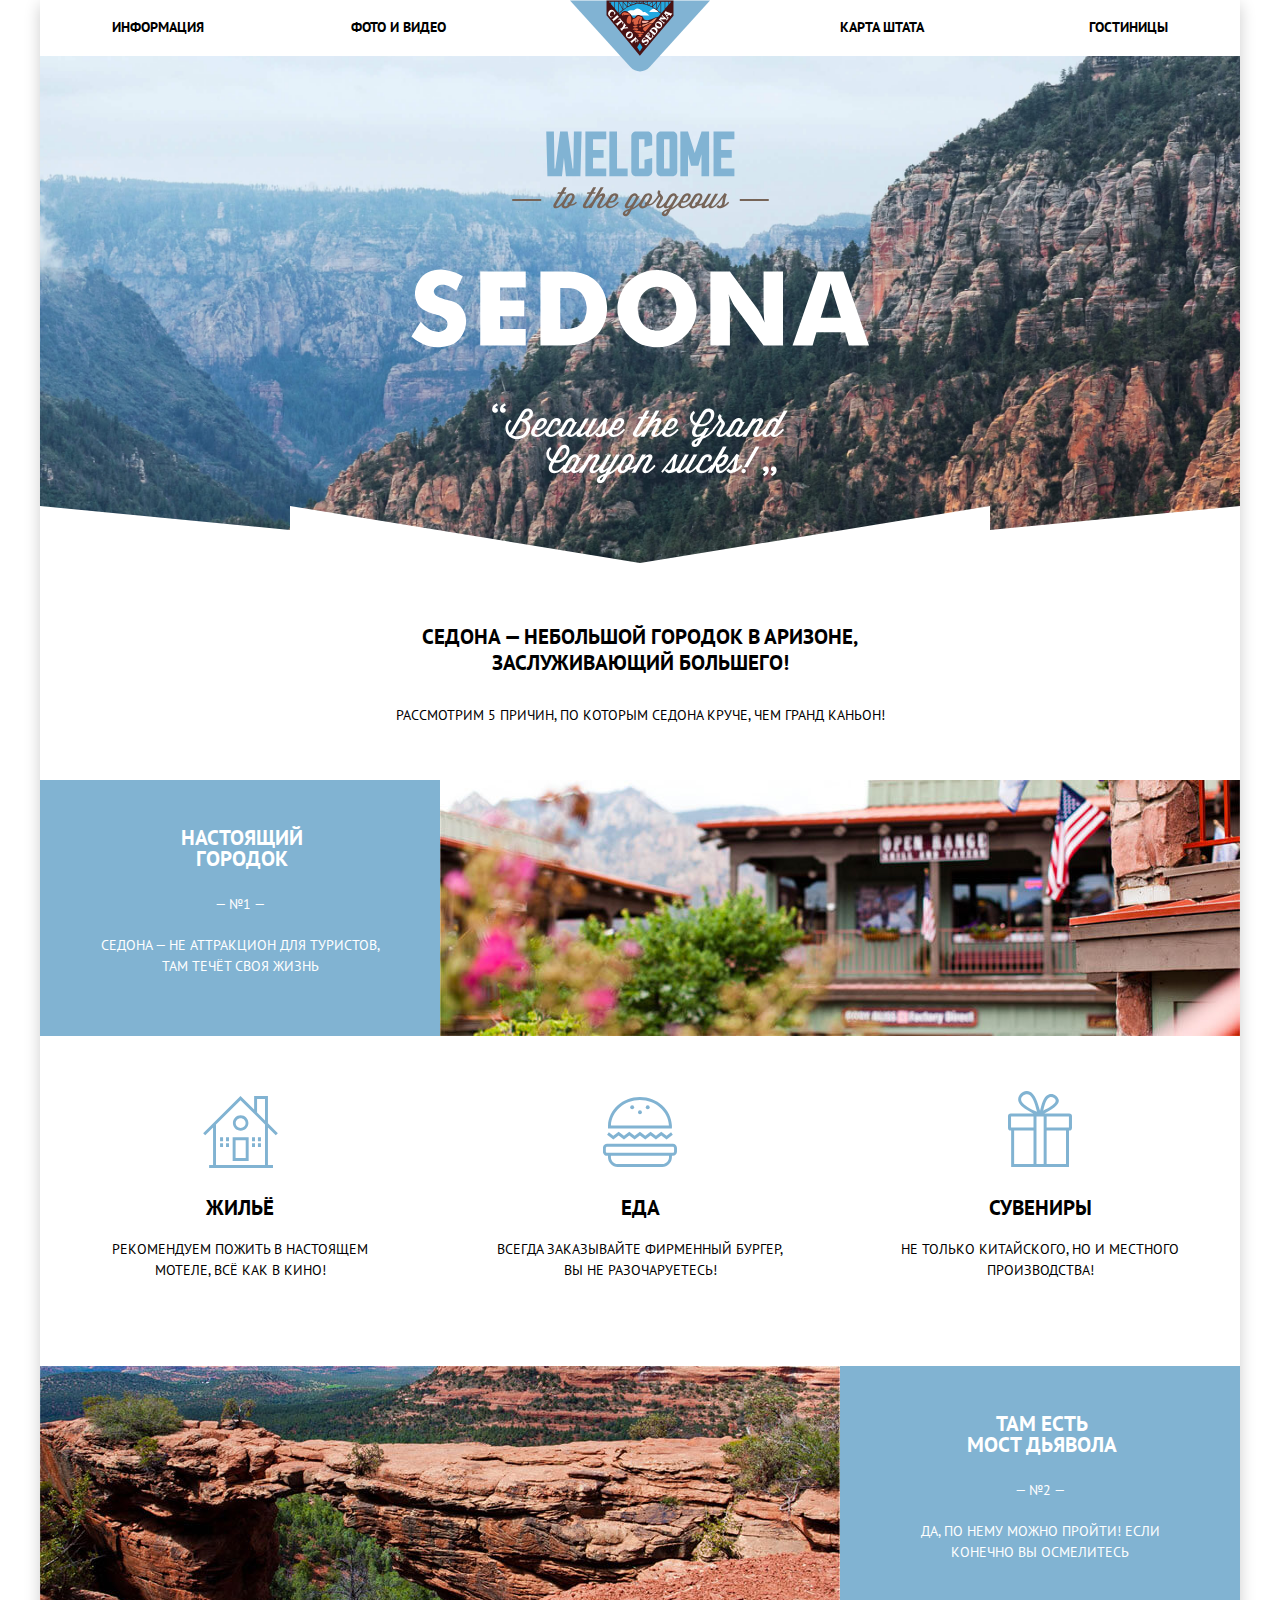
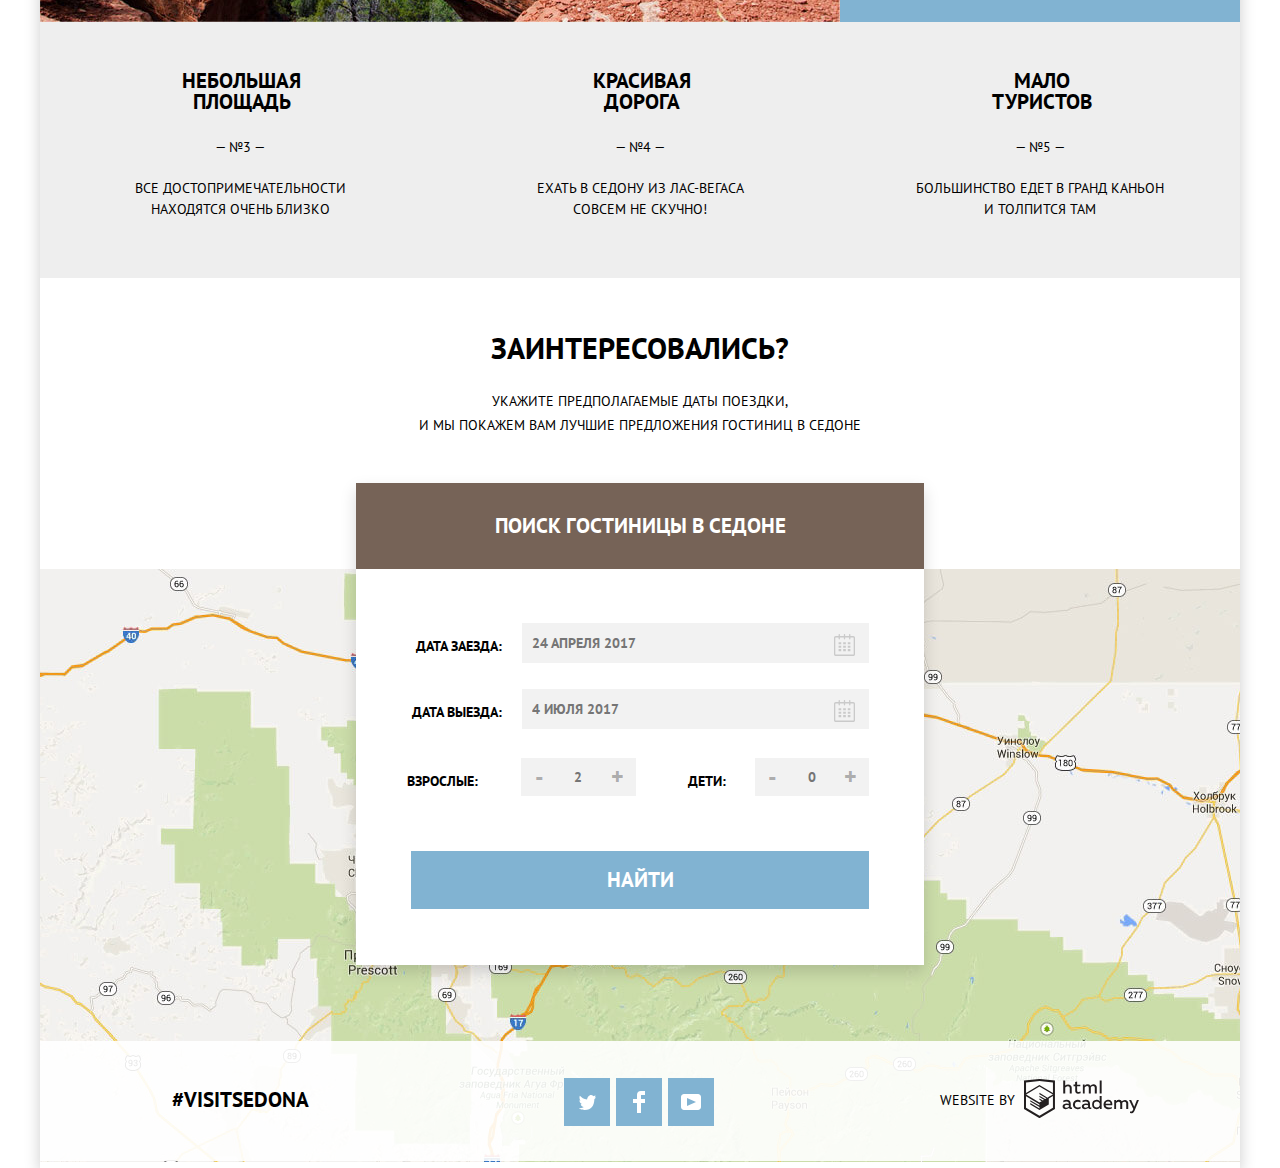
==== commit 360acb51: "Change default input values in compliance with temlate" ====
--- a/index.html
+++ b/index.html
@@ -8,7 +8,7 @@
       rel="stylesheet"
     />
     <link rel="stylesheet" href="css/normalize.css" />
-    <link rel="stylesheet" href="css/style.css" />
+    <link rel="stylesheet" href="css/style.min.css" />
   </head>
   <body>
     <div class="main-wrapper">
@@ -198,7 +198,7 @@
                   type="text"
                   id="check-in-date"
                   class="popup-form-item-input"
-                  placeholder="30 августа 2019"
+                  placeholder="24 апреля 2017"
                 />
                 <button type="button" class="calendar-button">
                   <span class="visually-hidden">Выбор даты выезда</span
@@ -225,7 +225,7 @@
                   type="text"
                   id="check-out-date"
                   class="popup-form-item-input"
-                  placeholder="10 сентября 2019"
+                  placeholder="4 июля 2017"
                 />
                 <button type="button" class="calendar-button">
                   <span class="visually-hidden">Выбор даты выезда</span
@@ -257,7 +257,7 @@
                   type="text"
                   id="adults-amount"
                   class="popup-form-item-input"
-                  placeholder="1"
+                  placeholder="2"
                 />
                 <button type="button" class="increment-button">
                   +<span class="visually-hidden"
@@ -276,7 +276,7 @@
                   type="text"
                   id="children-amount"
                   class="popup-form-item-input"
-                  placeholder="1"
+                  placeholder="0"
                 />
                 <button type="button" class="increment-button">
                   +<span class="visually-hidden"
@@ -371,6 +371,6 @@
         </p>
       </footer>
     </div>
-    <script src="js/script.js"></script>
+    <script src="js/script.min.js"></script>
   </body>
 </html>
--- a/css/style.min.css
+++ b/css/style.min.css
@@ -0,0 +1 @@
+body{margin:0;padding:0;font-family:"PT Sans",Arial,sans-serif;font-size:14px;line-height:21px;font-weight:400;color:#000;text-transform:uppercase;position:relative}a{text-decoration:none;color:inherit}a:focus,a:hover{color:#81b3d2}a:active{color:rgba(0,0,0,.3)}.visually-hidden{position:absolute;width:1px;height:1px;margin:-1px;border:0;padding:0;clip:rect(0 0 0 0);overflow:hidden}.hidden{-webkit-animation:bounce .6s;animation:bounce .6s;display:none}.main-wrapper{width:1200px;margin:0 auto;-webkit-box-shadow:0 5px 15px 0 rgba(0,1,1,.2);box-shadow:0 5px 15px 0 rgba(0,1,1,.2)}.header-navigation{line-height:26px;font-weight:700;background-color:#fff;position:relative}.header-navigation ul{list-style:none}.main-container{position:relative}.logo{position:relative;width:100%;background-color:#223037;background-image:url(../img/main-photo.jpg);background-repeat:no-repeat;background-size:cover;background-position:0 -84px;min-height:507px;text-align:center;margin-bottom:61px}.logo::after{position:absolute;content:"";width:100%;min-height:57px;background-image:url(../img/main-photo-mask.svg);background-repeat:no-repeat;left:0;bottom:0}.main-slogan{padding-top:75px}.description{padding:0 355px;margin-bottom:52px}.description p:first-child{line-height:26px;font-size:21px;font-weight:700;text-align:center;margin-bottom:26px}.description p:last-child{line-height:26px;text-align:center}.feature-title{font-size:21px;font-weight:700;text-align:center;margin:0;margin-left:3px;margin-bottom:25px}.feature-number{text-align:center;margin:0;margin-bottom:20px}.feature-description{text-align:center;margin:0}.features{display:-webkit-box;display:-ms-flexbox;display:flex;margin-bottom:140px}.features:nth-of-type(5){margin-bottom:0}.features:nth-of-type(6){margin-bottom:12px}.features>.feature-item{color:#fff;background-color:#81b3d2;width:400px;padding:47px 49px 58px}.features-list>.feature-item{-webkit-box-sizing:border-box;box-sizing:border-box;background-color:#eee;width:400px;margin:0;padding:48px 69px 58px}.features-list{display:-webkit-box;display:-ms-flexbox;display:flex;-ms-flex-wrap:wrap;flex-wrap:wrap;list-style:none;padding:0;margin:0}.navigation-logo{top:0;left:50%;margin-left:-70px;position:absolute;z-index:1}.entertainment{margin-bottom:0}.entertainment-list{list-style:none;padding:0;margin:0;text-align:center;display:-webkit-box;display:-ms-flexbox;display:flex;-ms-flex-pack:distribute;justify-content:space-around;-ms-flex-wrap:wrap;flex-wrap:wrap}.entertainment-list-item{position:relative;width:300px;padding:0 20px;margin-bottom:71px}.entertainment-list-item::before{content:"";position:absolute}.entertainment-list-item:first-child::before{background-image:url(../img/main-icon-house.svg);width:75px;height:72px;left:50%;top:-80px;margin-left:-37px}.entertainment-list-item:nth-child(2)::before{background-image:url(../img/main-icon-hamburger.svg);width:74px;height:70px;left:50%;top:-79px;margin-left:-37px}.entertainment-list-item:last-child::before{background-image:url(../img/main-icon-present.svg);width:64px;height:76px;left:50%;top:-85px;margin-left:-32px}.entertainment-list-item h3{font-size:21px}.offer{text-align:center;margin-bottom:132px;width:459px;display:block;margin:0 auto 122px;padding:10px}.offer p:first-child{font-size:30px;font-weight:700;line-height:36px;margin-bottom:23px}.offer p:last-child{line-height:24px;margin:0}.sedona-map{background:url(../img/main-map.jpg) no-repeat;border:0}.hotel-order{position:relative}.hotel-order-popup{position:absolute;left:50%;margin-left:-284px;top:-86px;line-height:26px;font-weight:700;width:568px;-webkit-box-shadow:0 7px 15px 0 rgba(0,1,1,.15);box-shadow:0 7px 15px 0 rgba(0,1,1,.15)}.order-popup-form{padding:40px 55px 40px 51px;background-color:#fff;-webkit-animation:shift .9s;animation:shift .9s}@-webkit-keyframes shift{0%{-webkit-transform:translateX(-2000px);transform:translateX(-2000px);opacity:0}70%{-webkit-transform:translateX(30px);transform:translateX(30px);opacity:.5}90%{-webkit-transform:translateX(-10px);transform:translateX(-10px);opacity:.7}100%{-webkit-transform:translateY(0);transform:translateY(0);opacity:1}}@keyframes shift{0%{-webkit-transform:translateX(-2000px);transform:translateX(-2000px);opacity:0}70%{-webkit-transform:translateX(30px);transform:translateX(30px);opacity:.5}90%{-webkit-transform:translateX(-10px);transform:translateX(-10px);opacity:.7}100%{-webkit-transform:translateY(0);transform:translateY(0);opacity:1}}.hotel-search-button{width:inherit;text-transform:inherit;font-weight:700;font-size:21px;color:#fff;background-color:#766357;text-align:center;padding:31px 0;border:none}.hotel-search-button:focus,.hotel-search-button:hover{background-color:#604e43}.hotel-search-button:active{background-color:#503e33;color:rgba(255,255,255,.3)}.popup-form-item{position:relative;display:-webkit-box;display:-ms-flexbox;display:flex;-webkit-box-pack:justify;-ms-flex-pack:justify;justify-content:flex-end;margin-bottom:16px}.popup-form-item:nth-of-type(2){margin-bottom:19px}.popup-form-item-label{margin-top:10px;margin-right:20px}.calendar-button{position:absolute;top:10px;left:421px;border:none;background:0 0}.calendar-button:focus path,.calendar-button:hover path{fill:#000}.calendar-button:active path{fill:#81b3d2}.popup-form-item input[type=text]{width:335px;height:38px;margin-bottom:10px;padding-left:10px}.popup-form-item-people-amount input[type=text]{width:38px;height:36px;border:none;text-align:center}.popup-form-item-people-amount button:nth-of-type(2){margin-right:52px}.decrement-button,.increment-button{width:38px;height:38px;border:none;background-color:#f2f2f2;color:rgba(0,0,0,.3);font-weight:700;font-size:24px;line-height:26px}.decrement-button:focus,.decrement-button:hover,.increment-button:focus,.increment-button:hover{color:#000}.decrement-button:active,.increment-button:active{color:#81b3d2}.popup-form-item-input{width:38px}.hotel-order-popup input{background-color:#f2f2f2;height:38px;color:inherit;font-weight:inherit;text-transform:inherit;line-height:inherit;border:none}.hotel-order-popup input:hover{background-color:#ebebeb}.hotel-order-popup input:focus{background-color:#fff}.popup-form-item-people-amount{display:-webkit-box;display:-ms-flexbox;display:flex;margin-bottom:55px}.popup-form-item-people-amount label:first-of-type{margin-right:43px}.popup-form-item-people-amount label:last-of-type{margin-right:29px}.popup-form-submit-button{color:#fff;line-height:inherit;font-size:21px;font-family:inherit;text-transform:inherit;font-weight:inherit;background-color:#81b3d2;padding:16px 0;width:458px;border:none}.popup-form-submit-button:focus,.popup-form-submit-button:hover{background-color:#669ec0}.popup-form-submit-button:active{background-color:#5496bd;color:rgba(255,255,255,.3)}.main-footer{position:absolute;-webkit-box-sizing:border-box;box-sizing:border-box;bottom:7px;background-color:rgba(255,255,255,.9);width:1200px;display:-webkit-box;display:-ms-flexbox;display:flex;-webkit-box-pack:justify;-ms-flex-pack:justify;justify-content:space-between;-webkit-box-align:center;-ms-flex-align:center;align-items:center;padding:14px 101px 17px 132px;min-height:120px}.footer-hashtag{font-size:21px;font-weight:700;line-height:26px}.footer-social{list-style:none;display:-webkit-box;display:-ms-flexbox;display:flex;width:150px;margin-left:-11px;-webkit-box-pack:justify;-ms-flex-pack:justify;justify-content:space-between;-ms-flex-wrap:wrap;flex-wrap:wrap}.footer-social-button{display:-webkit-box;display:-ms-flexbox;display:flex;background-color:#81b3d2;-webkit-box-align:center;-ms-flex-align:center;align-items:center;-webkit-box-pack:center;-ms-flex-pack:center;justify-content:center;color:#fff;width:46px;height:48px;margin-top:5px}.footer-social-button:focus,.footer-social-button:hover{background-color:#669ec0}.footer-social-button:active path{opacity:.3}.footer-copyright{display:-webkit-box;display:-ms-flexbox;display:flex;-webkit-box-align:center;-ms-flex-align:center;align-items:center}.footer-copyright>b{line-height:26px;font-weight:400;margin-right:9px}.copyright-html-academy-logo{width:115px;height:41px}.copyright-html-academy-logo:focus path,.copyright-html-academy-logo:hover path{fill:#669ec0}.copyright-html-academy-logo:active path{opacity:.3}.main-header{margin:0;padding:0;height:56px}.navigation-list{display:-webkit-box;display:-ms-flexbox;display:flex;margin:0;padding:0 72px}.navigation-list li{width:239px;padding-top:14px}.navigation-list li:first-child{text-align:left}.navigation-list li:nth-child(2){text-align:left}.navigation-list li:nth-child(3){text-align:right;margin-left:95px}.navigation-list li:last-child{text-align:right;margin-left:5px}.hotels .navigation-list li:last-child{color:#766357}.hotels .search-form-field{border:none}.hotels .search-form-field:first-of-type{margin-right:119px}.hotels .form-field-list{list-style:none;margin:0;padding:0}.hotels .form-field-list-item{margin:25px 25px 0}.form-field-list-item-label{position:relative;margin-left:15px;cursor:pointer}.checkbox-indicator{position:absolute;top:-5px;left:-40px;background:url(../img/hotels-checkbox-off.svg) no-repeat;width:26px;height:23px}.form-field-list-item-label input[type=checkbox]:checked+.checkbox-indicator{background:url(../img/hotels-checkbox-on.svg)}.form-field-list-item-label input[type=checkbox]:disabled+.checkbox-indicator{opacity:.2}.form-field-list-item-label input[type=checkbox]:focus+.checkbox-indicator{outline:2px dotted #fff;outline-offset:1px}.hotels-list{list-style:none}.hotel-item{border-top:1px solid #f9f9f9;display:-webkit-box;display:-ms-flexbox;display:flex;padding:30px 63px 29px 32px;margin:0}.hotel-item:last-of-type{margin-bottom:0;border-bottom:1px solid #f9f9f9}.hotel-description{margin:0;padding:9px 0;margin-bottom:9px;display:-webkit-box;display:-ms-flexbox;display:flex;-webkit-box-pack:justify;-ms-flex-pack:justify;justify-content:space-between;width:177px}.hotel-name h2{font-size:21px;line-height:18px;font-weight:700;margin:0;word-spacing:1.5px;margin-left:-2px}.hotel-additional-info{font-weight:700;color:#fff;background-color:#81b3d2;padding:5px 16px;margin-right:4px}.hotel-additional-info:focus,.hotel-additional-info:hover{background-color:#669ec0;color:#fff}.hotel-additional-info:active{background-color:#5496bd;color:rgba(255,255,255,.3)}.hotel-reserve{font-weight:700;color:#fff;background-color:#766357;padding:5px 16px}.hotel-reserve:focus,.hotel-reserve:hover{background-color:#604e43;color:#fff}.hotel-reserve:active{background-color:#503e33;color:rgba(255,255,255,.3)}.hotel-rating{margin:0;margin-right:9px;padding:3px 0;color:#666;background-color:#f2f2f2;width:110px;text-align:center}.hotel-information-wrapper{margin-left:32px}.hotel-rating-wrapper{margin-left:auto;margin-top:-1px}.hotel-search-form{background-color:#243337;background:url(../img/main-photo-blurred.jpg) left bottom no-repeat;background-size:cover;background-position:0 -296px;margin-bottom:10px;display:-webkit-box;display:-ms-flexbox;display:flex;padding:29px 72px}.search-form-field{color:#fff;margin:0;padding:0}.form-field-legeng{font-weight:700;font-size:16px}.hotel-search-result{display:-webkit-box;display:-ms-flexbox;display:flex;padding:13px 60px 8px 70px;-webkit-box-align:center;-ms-flex-align:center;align-items:center;margin-bottom:0}.filter-range{width:320px;margin-left:auto;color:#fff;text-transform:uppercase}.filter-range-title{margin-left:5px;margin-bottom:8px;font-weight:600;font-size:16px;line-height:21px}.price-controls{position:relative;height:32px;width:314px;margin-bottom:18px;margin-left:2px;font-size:0;border:2px solid #fff;border-radius:2px}.price-controls::after{content:"";position:absolute;top:50%;left:50%;width:2px;height:22px;background:#fff;-webkit-transform:translate(-50%,-50%);-ms-transform:translate(-50%,-50%);transform:translate(-50%,-50%)}.price-controls label{display:inline-block;font-size:14px;line-height:38px;vertical-align:top;cursor:pointer}.price-controls .min-price{width:90px;padding-left:64px;margin-top:-3px}.price-controls .max-price{width:90px;padding-left:57px;margin-top:-3px}.price-controls input{width:50px;margin:0;padding:0;height:36px;color:inherit;font:inherit;background:0 0;border:none}.range-controls{position:relative;margin-bottom:32px}.range-controls .scale{margin-top:20px;margin-left:3px;height:2px;background:rgba(255,255,255,.3)}.range-controls .bar{width:80%;height:2px;background:#fff}.range-toggle{position:absolute;top:-9px;width:4px;height:4px;background:#ababab;border:8px solid #fff;border-radius:50%;-webkit-box-shadow:0 2px 1px 0 rgba(0,1,1,.2);box-shadow:0 2px 1px 0 rgba(0,1,1,.2);cursor:pointer}.range-toggle:hover{background:#1c4f80}.range-toggle-min{left:3px}.range-toggle-max{right:45px}.btn-transparent{display:block;margin:0 auto;padding:6px 33px;margin-left:87px;font-size:inherit;line-height:20px;color:#fff;text-transform:uppercase;background:0 0;border:2px solid #fff;border-radius:2px;cursor:pointer}.btn-transparent:hover{color:#000;background:#fff}.result{font-size:21px;line-height:26px;font-weight:700;margin:0}.sort{font-size:12px;line-height:18px;display:-webkit-box;display:-ms-flexbox;display:flex;-webkit-box-align:center;-ms-flex-align:center;align-items:center;margin-left:48px}.sort span:first-of-type{margin-right:7px}.sort-options-list{padding:0;list-style:none;display:-webkit-box;display:-ms-flexbox;display:flex;-ms-flex-wrap:wrap;flex-wrap:wrap;width:280px}.sort-option-list-item{color:rgba(0,0,0,.3);-webkit-text-decoration:underline dotted #81b3d2;text-decoration:underline dotted #81b3d2;margin-left:33px}.sort-option-list-item:focus,.sort-option-list-item:hover{color:#81b3d2;-webkit-text-decoration:underline dotted #81b3d2;text-decoration:underline dotted #81b3d2}.sort-option-list-item:active{color:inherit;-webkit-text-decoration:none;text-decoration:none}.sort-arrows{margin-top:4px;margin-left:488px;display:-webkit-box;display:-ms-flexbox;display:flex}.sort-arrow path{fill:#cacaca}.sort-arrow:focus path,.sort-arrow:hover path{fill:#000}.sort-arrow:active path{fill:#81b3d2}.sort-arrow{margin-left:10px}.list-item-active{color:#81b3d2;-webkit-text-decoration:none;text-decoration:none}.stars-container{background:url(../img/hotels-icon-star.svg);height:17px;background-repeat:repeat-x;margin-left:auto;margin-bottom:46px}.hotel-item:first-of-type .stars-container{width:100px}.hotel-item:nth-of-type(2) .stars-container{width:75px}.hotel-item:last-of-type .stars-container{width:50px}.hotels .main-footer{padding-top:4px;position:relative}
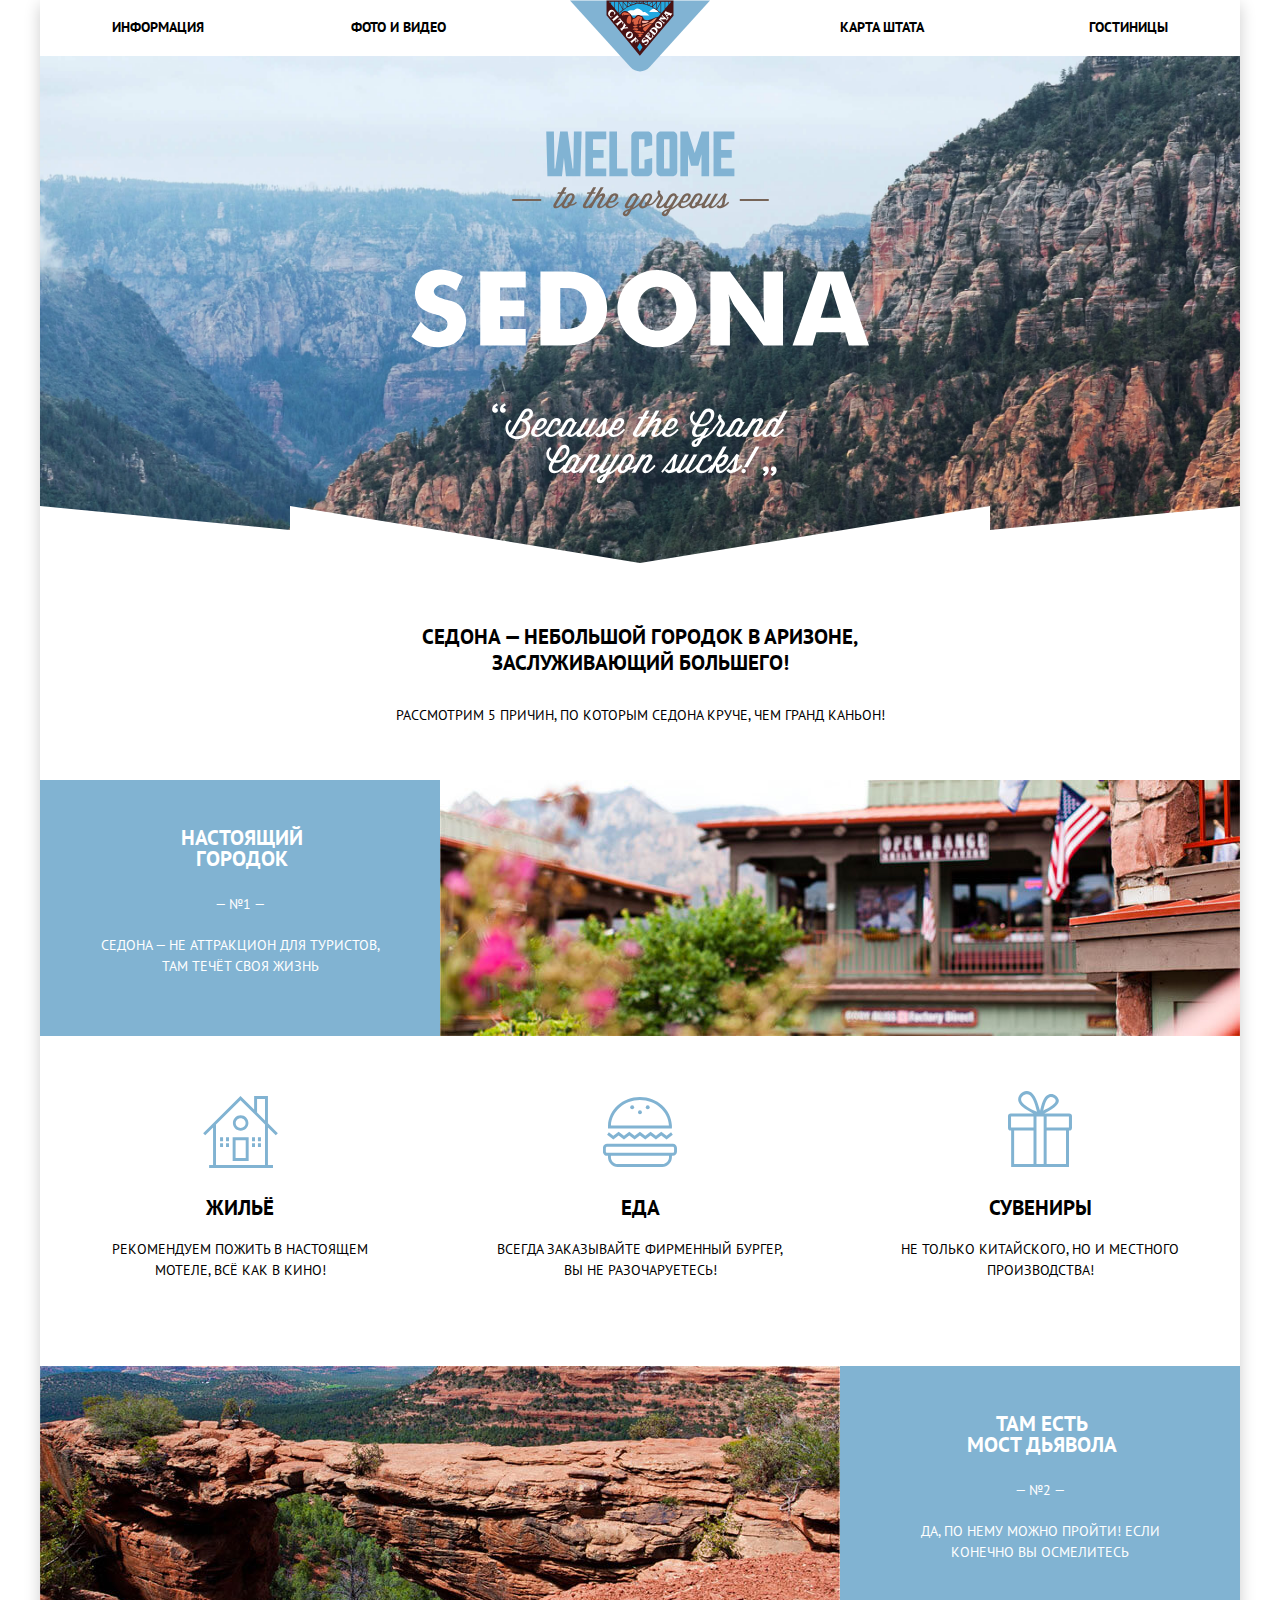
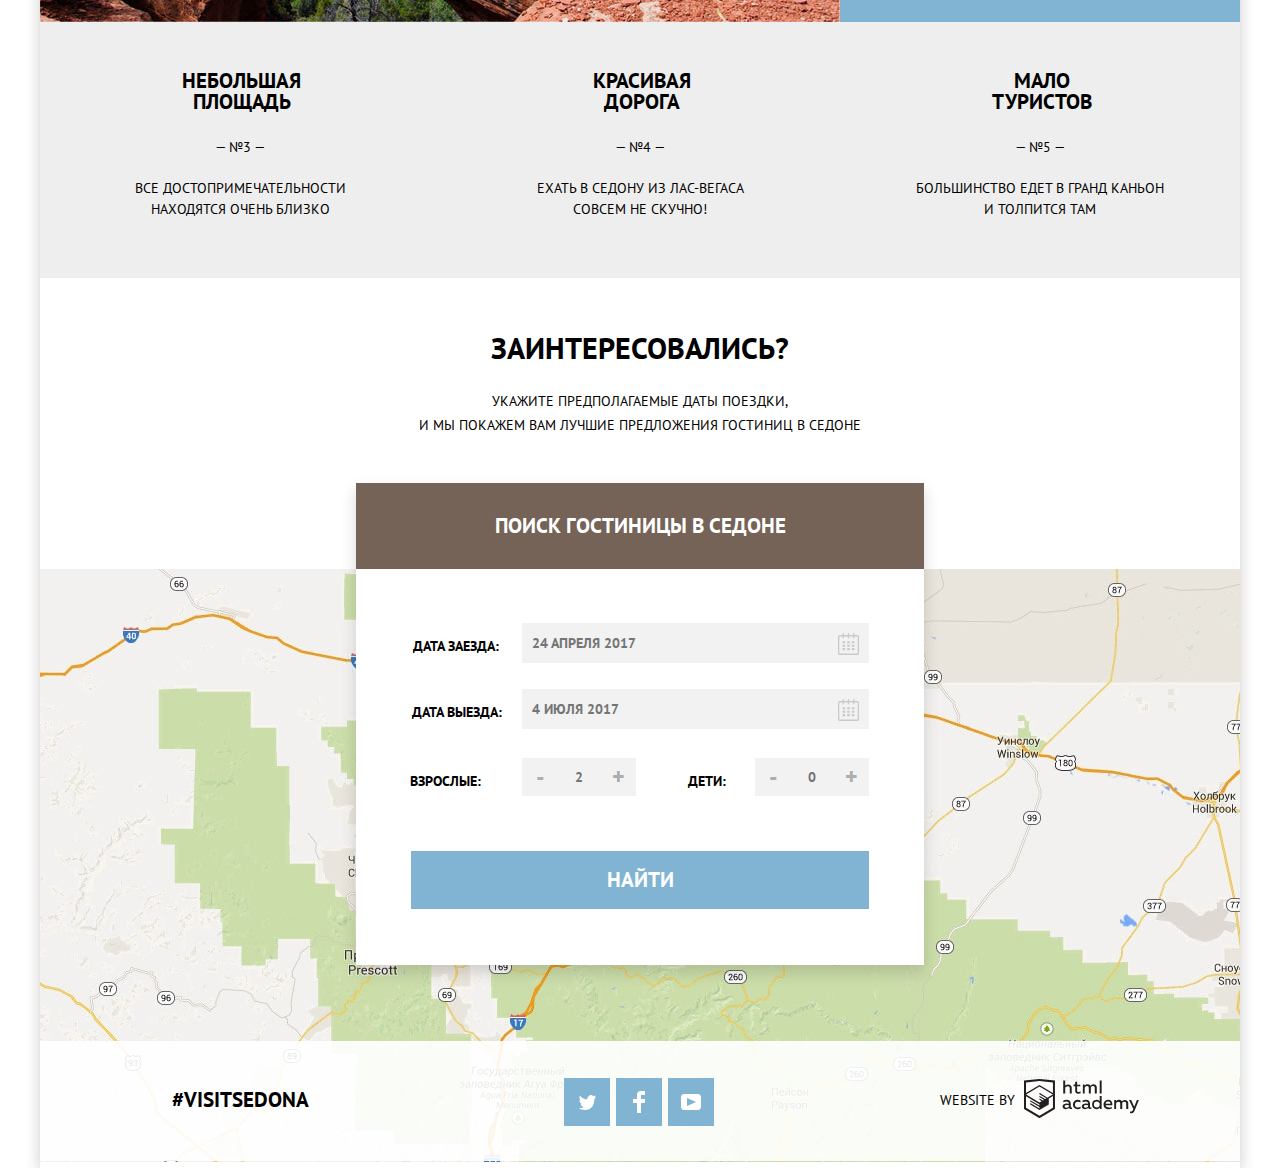
==== commit a08ed7b6: "Fix indents in the order popup form" ====
--- a/index.html
+++ b/index.html
@@ -8,7 +8,7 @@
       rel="stylesheet"
     />
     <link rel="stylesheet" href="css/normalize.css" />
-    <link rel="stylesheet" href="css/style.min.css" />
+    <link rel="stylesheet" href="css/style.css" />
   </head>
   <body>
     <div class="main-wrapper">
@@ -191,7 +191,10 @@
               method="post"
             >
               <p class="popup-form-item">
-                <label for="check-in-date" class="popup-form-item-label">
+                <label
+                  for="check-in-date"
+                  class="popup-form-item-label check-in-date"
+                >
                   Дата заезда:
                 </label>
                 <input
--- a/css/style.css
+++ b/css/style.css
@@ -0,0 +1,1083 @@
+body {
+  margin: 0;
+  padding: 0;
+  font-family: "PT Sans", Arial, sans-serif;
+  font-size: 14px;
+  line-height: 21px;
+  font-weight: 400;
+  color: black;
+  text-transform: uppercase;
+  position: relative;
+}
+
+a {
+  text-decoration: none;
+  color: inherit;
+}
+
+a:hover,
+a:focus {
+  color: #81b3d2;
+}
+
+a:active {
+  color: rgba(0, 0, 0, 0.3);
+}
+
+.visually-hidden {
+  position: absolute;
+  width: 1px;
+  height: 1px;
+  margin: -1px;
+  border: 0;
+  padding: 0;
+  clip: rect(0 0 0 0);
+  overflow: hidden;
+}
+
+.hidden {
+  -webkit-animation: bounce 0.6s;
+  animation: bounce 0.6s;
+  display: none;
+}
+
+.main-wrapper {
+  width: 1200px;
+  margin: 0 auto;
+  -webkit-box-shadow: 0px 5px 15px 0 rgba(0, 1, 1, 0.2);
+  box-shadow: 0px 5px 15px 0 rgba(0, 1, 1, 0.2);
+}
+
+.header-navigation {
+  line-height: 26px;
+  font-weight: 700;
+  background-color: white;
+  position: relative;
+}
+
+.header-navigation ul {
+  list-style: none;
+}
+
+.main-container {
+  position: relative;
+}
+
+.logo {
+  position: relative;
+  width: 100%;
+  background-color: #223037;
+  background-image: url("../img/main-photo.jpg");
+  background-repeat: no-repeat;
+  background-size: cover;
+  background-position: 0 -84px;
+  min-height: 507px;
+  text-align: center;
+  margin-bottom: 61px;
+}
+
+.logo::after {
+  position: absolute;
+  content: "";
+  width: 100%;
+  min-height: 57px;
+  background-image: url("../img/main-photo-mask.svg");
+  background-repeat: no-repeat;
+  left: 0;
+  bottom: 0;
+}
+
+.main-slogan {
+  padding-top: 75px;
+}
+
+.description {
+  padding: 0 355px;
+  margin-bottom: 52px;
+}
+
+.description p:first-child {
+  line-height: 26px;
+  font-size: 21px;
+  font-weight: 700;
+  text-align: center;
+  margin-bottom: 26px;
+}
+
+.description p:last-child {
+  line-height: 26px;
+  text-align: center;
+}
+
+.feature-title {
+  font-size: 21px;
+  font-weight: 700;
+  text-align: center;
+  margin: 0;
+  margin-left: 3px;
+  margin-bottom: 25px;
+}
+
+.feature-number {
+  text-align: center;
+  margin: 0;
+  margin-bottom: 20px;
+}
+
+.feature-description {
+  text-align: center;
+  margin: 0;
+}
+
+.features {
+  display: -webkit-box;
+  display: -ms-flexbox;
+  display: flex;
+  margin-bottom: 140px;
+}
+
+.features:nth-of-type(5) {
+  margin-bottom: 0;
+}
+
+.features:nth-of-type(6) {
+  margin-bottom: 12px;
+}
+
+.features > .feature-item {
+  color: white;
+  background-color: #81b3d2;
+  width: 400px;
+  padding: 47px 49px 58px;
+}
+
+.features-list > .feature-item {
+  -webkit-box-sizing: border-box;
+  box-sizing: border-box;
+  background-color: #eeeeee;
+  width: 400px;
+  margin: 0;
+  padding: 48px 69px 58px;
+}
+
+.features-list {
+  display: -webkit-box;
+  display: -ms-flexbox;
+  display: flex;
+  -ms-flex-wrap: wrap;
+  flex-wrap: wrap;
+  list-style: none;
+  padding: 0;
+  margin: 0;
+}
+
+.navigation-logo {
+  top: 0;
+  left: 50%;
+  margin-left: -70px;
+  position: absolute;
+  z-index: 1;
+}
+
+.entertainment {
+  margin-bottom: 0;
+}
+
+.entertainment-list {
+  list-style: none;
+  padding: 0;
+  margin: 0;
+  text-align: center;
+  display: -webkit-box;
+  display: -ms-flexbox;
+  display: flex;
+  -ms-flex-pack: distribute;
+  justify-content: space-around;
+  -ms-flex-wrap: wrap;
+  flex-wrap: wrap;
+}
+
+.entertainment-list-item {
+  position: relative;
+  width: 300px;
+  padding: 0px 20px;
+  margin-bottom: 71px;
+}
+
+.entertainment-list-item::before {
+  content: "";
+  position: absolute;
+}
+
+.entertainment-list-item:first-child::before {
+  background-image: url("../img/main-icon-house.svg");
+  width: 75px;
+  height: 72px;
+  left: 50%;
+  top: -80px;
+  margin-left: -37px;
+}
+
+.entertainment-list-item:nth-child(2)::before {
+  background-image: url("../img/main-icon-hamburger.svg");
+  width: 74px;
+  height: 70px;
+  left: 50%;
+  top: -79px;
+  margin-left: -37px;
+}
+
+.entertainment-list-item:last-child::before {
+  background-image: url("../img/main-icon-present.svg");
+  width: 64px;
+  height: 76px;
+  left: 50%;
+  top: -85px;
+  margin-left: -32px;
+}
+
+.entertainment-list-item h3 {
+  font-size: 21px;
+}
+
+.offer {
+  text-align: center;
+  margin-bottom: 132px;
+  width: 459px;
+  display: block;
+  margin: 0 auto 122px;
+  padding: 10px;
+}
+
+.offer p:first-child {
+  font-size: 30px;
+  font-weight: 700;
+  line-height: 36px;
+  margin-bottom: 23px;
+}
+
+.offer p:last-child {
+  line-height: 24px;
+  margin: 0;
+}
+
+.sedona-map {
+  background: url("../img/main-map.jpg") no-repeat;
+  border: 0;
+}
+
+.hotel-order {
+  position: relative;
+}
+
+.hotel-order-popup {
+  position: absolute;
+  left: 50%;
+  margin-left: -284px;
+  top: -86px;
+  line-height: 26px;
+  font-weight: 700;
+  width: 568px;
+  -webkit-box-shadow: 0px 7px 15px 0 rgba(0, 1, 1, 0.15);
+  box-shadow: 0px 7px 15px 0 rgba(0, 1, 1, 0.15);
+}
+
+.order-popup-form {
+  padding: 40px 55px 40px 51px;
+  background-color: white;
+  -webkit-animation: shift 0.9s;
+  animation: shift 0.9s;
+}
+
+@-webkit-keyframes shift {
+  0% {
+    -webkit-transform: translateX(-2000px);
+    transform: translateX(-2000px);
+    opacity: 0;
+  }
+
+  70% {
+    -webkit-transform: translateX(30px);
+    transform: translateX(30px);
+    opacity: 0.5;
+  }
+
+  90% {
+    -webkit-transform: translateX(-10px);
+    transform: translateX(-10px);
+    opacity: 0.7;
+  }
+
+  100% {
+    -webkit-transform: translateY(0);
+    transform: translateY(0);
+    opacity: 1;
+  }
+}
+
+@keyframes shift {
+  0% {
+    -webkit-transform: translateX(-2000px);
+    transform: translateX(-2000px);
+    opacity: 0;
+  }
+
+  70% {
+    -webkit-transform: translateX(30px);
+    transform: translateX(30px);
+    opacity: 0.5;
+  }
+
+  90% {
+    -webkit-transform: translateX(-10px);
+    transform: translateX(-10px);
+    opacity: 0.7;
+  }
+
+  100% {
+    -webkit-transform: translateY(0);
+    transform: translateY(0);
+    opacity: 1;
+  }
+}
+
+.hotel-search-button {
+  width: inherit;
+  text-transform: inherit;
+  font-weight: 700;
+  font-size: 21px;
+  color: white;
+  background-color: #766357;
+  text-align: center;
+  padding: 31px 0;
+  border: none;
+}
+
+.hotel-search-button:hover,
+.hotel-search-button:focus {
+  background-color: #604e43;
+}
+
+.hotel-search-button:active {
+  background-color: #503e33;
+  color: rgba(255, 255, 255, 0.3);
+}
+
+.popup-form-item {
+  position: relative;
+  display: -webkit-box;
+  display: -ms-flexbox;
+  display: flex;
+  -webkit-box-pack: justify;
+  -ms-flex-pack: justify;
+  justify-content: flex-end;
+  margin-bottom: 16px;
+}
+
+.popup-form-item:nth-of-type(2) {
+  margin-bottom: 19px;
+}
+
+.popup-form-item-label {
+  margin-top: 10px;
+  margin-right: 20px;
+}
+
+.calendar-button {
+  position: absolute;
+  top: 9px;
+  left: 425px;
+  border: none;
+  background: transparent;
+}
+
+label.check-in-date {
+  margin-right: 23px;
+}
+
+.calendar-button:hover path,
+.calendar-button:focus path {
+  fill: black;
+}
+
+.calendar-button:active path {
+  fill: #81b3d2;
+}
+
+.popup-form-item input[type="text"] {
+  width: 335px;
+  height: 38px;
+  margin-bottom: 10px;
+  padding-left: 10px;
+}
+
+.popup-form-item-people-amount input[type="text"] {
+  width: 38px;
+  height: 36px;
+  border: none;
+  text-align: center;
+}
+
+.popup-form-item-people-amount button:nth-of-type(2) {
+  margin-right: 52px;
+}
+
+.decrement-button,
+.increment-button {
+  width: 38px;
+  height: 38px;
+  border: none;
+  background-color: #f2f2f2;
+  color: rgba(0, 0, 0, 0.3);
+  font-weight: 700;
+  font-size: 24px;
+  line-height: 26px;
+}
+
+.decrement-button:hover,
+.decrement-button:focus,
+.increment-button:hover,
+.increment-button:focus {
+  color: black;
+}
+
+.decrement-button:active,
+.increment-button:active {
+  color: #81b3d2;
+}
+
+.popup-form-item-input {
+  width: 38px;
+}
+
+.hotel-order-popup input {
+  background-color: #f2f2f2;
+  height: 38px;
+  color: inherit;
+  font-weight: inherit;
+  text-transform: inherit;
+  line-height: inherit;
+  border: none;
+}
+
+.hotel-order-popup input:hover {
+  background-color: #ebebeb;
+}
+
+.hotel-order-popup input:focus {
+  background-color: white;
+}
+
+.popup-form-item-people-amount {
+  display: -webkit-box;
+  display: -ms-flexbox;
+  display: flex;
+  margin-bottom: 55px;
+}
+
+.popup-form-item-people-amount label:first-of-type {
+  margin-right: 41px;
+  margin-left: 3px;
+}
+
+.popup-form-item-people-amount label:last-of-type {
+  margin-right: 29px;
+}
+
+.popup-form-submit-button {
+  color: white;
+  line-height: inherit;
+  font-size: 21px;
+  font-family: inherit;
+  text-transform: inherit;
+  font-weight: inherit;
+  background-color: #81b3d2;
+  padding: 16px 0;
+  width: 458px;
+  border: none;
+}
+
+.popup-form-submit-button:focus,
+.popup-form-submit-button:hover {
+  background-color: #669ec0;
+}
+
+.popup-form-submit-button:active {
+  background-color: #5496bd;
+  color: rgba(255, 255, 255, 0.3);
+}
+
+.main-footer {
+  position: absolute;
+  -webkit-box-sizing: border-box;
+  box-sizing: border-box;
+  bottom: 7px;
+  background-color: rgba(255, 255, 255, 0.9);
+  width: 1200px;
+  display: -webkit-box;
+  display: -ms-flexbox;
+  display: flex;
+  -webkit-box-pack: justify;
+  -ms-flex-pack: justify;
+  justify-content: space-between;
+  -webkit-box-align: center;
+  -ms-flex-align: center;
+  align-items: center;
+  padding: 14px 101px 17px 132px;
+  min-height: 120px;
+}
+
+.footer-hashtag {
+  font-size: 21px;
+  font-weight: 700;
+  line-height: 26px;
+}
+
+.footer-social {
+  list-style: none;
+  display: -webkit-box;
+  display: -ms-flexbox;
+  display: flex;
+  width: 150px;
+  margin-left: -11px;
+  -webkit-box-pack: justify;
+  -ms-flex-pack: justify;
+  justify-content: space-between;
+  -ms-flex-wrap: wrap;
+  flex-wrap: wrap;
+}
+
+.footer-social-button {
+  display: -webkit-box;
+  display: -ms-flexbox;
+  display: flex;
+  background-color: #81b3d2;
+  -webkit-box-align: center;
+  -ms-flex-align: center;
+  align-items: center;
+  -webkit-box-pack: center;
+  -ms-flex-pack: center;
+  justify-content: center;
+  color: white;
+  width: 46px;
+  height: 48px;
+  margin-top: 5px;
+}
+
+.footer-social-button:hover,
+.footer-social-button:focus {
+  background-color: #669ec0;
+}
+
+.footer-social-button:active path {
+  opacity: 0.3;
+}
+
+.footer-copyright {
+  display: -webkit-box;
+  display: -ms-flexbox;
+  display: flex;
+  -webkit-box-align: center;
+  -ms-flex-align: center;
+  align-items: center;
+}
+
+.footer-copyright > b {
+  line-height: 26px;
+  font-weight: 400;
+  margin-right: 9px;
+}
+
+.copyright-html-academy-logo {
+  width: 115px;
+  height: 41px;
+}
+
+.copyright-html-academy-logo:hover path,
+.copyright-html-academy-logo:focus path {
+  fill: #669ec0;
+}
+
+.copyright-html-academy-logo:active path {
+  opacity: 0.3;
+}
+
+.main-header {
+  margin: 0;
+  padding: 0;
+  height: 56px;
+}
+
+.navigation-list {
+  display: -webkit-box;
+  display: -ms-flexbox;
+  display: flex;
+  margin: 0;
+  padding: 0 72px;
+}
+
+.navigation-list li {
+  width: 239px;
+  padding-top: 14px;
+}
+
+.navigation-list li:first-child {
+  text-align: left;
+}
+
+.navigation-list li:nth-child(2) {
+  text-align: left;
+}
+
+.navigation-list li:nth-child(3) {
+  text-align: right;
+  margin-left: 95px;
+}
+
+.navigation-list li:last-child {
+  text-align: right;
+  margin-left: 5px;
+}
+
+.hotels .navigation-list li:last-child {
+  color: #766357;
+}
+
+.hotels .search-form-field {
+  border: none;
+}
+
+.hotels .search-form-field:first-of-type {
+  margin-right: 119px;
+}
+
+.hotels .form-field-list {
+  list-style: none;
+  margin: 0;
+  padding: 0;
+}
+
+.hotels .form-field-list-item {
+  margin: 25px 25px 0;
+}
+
+.form-field-list-item-label {
+  position: relative;
+  margin-left: 15px;
+  cursor: pointer;
+}
+
+.checkbox-indicator {
+  position: absolute;
+  top: -5px;
+  left: -40px;
+  background: url("../img/hotels-checkbox-off.svg") no-repeat;
+  width: 26px;
+  height: 23px;
+}
+
+.form-field-list-item-label
+  input[type="checkbox"]:checked
+  + .checkbox-indicator {
+  background: url("../img/hotels-checkbox-on.svg");
+}
+
+.form-field-list-item-label
+  input[type="checkbox"]:disabled
+  + .checkbox-indicator {
+  opacity: 0.2;
+}
+
+.form-field-list-item-label input[type="checkbox"]:focus + .checkbox-indicator {
+  outline: 2px dotted white;
+  outline-offset: 1px;
+}
+
+.hotels-list {
+  list-style: none;
+}
+
+.hotel-item {
+  border-top: 1px solid #f9f9f9;
+  display: -webkit-box;
+  display: -ms-flexbox;
+  display: flex;
+  padding: 30px 63px 29px 32px;
+  margin: 0;
+}
+
+.hotel-item:last-of-type {
+  margin-bottom: 0;
+  border-bottom: 1px solid #f9f9f9;
+}
+
+.hotel-description {
+  margin: 0;
+  padding: 9px 0;
+  margin-bottom: 9px;
+  display: -webkit-box;
+  display: -ms-flexbox;
+  display: flex;
+  -webkit-box-pack: justify;
+  -ms-flex-pack: justify;
+  justify-content: space-between;
+  width: 177px;
+}
+
+.hotel-name h2 {
+  font-size: 21px;
+  line-height: 18px;
+  font-weight: 700;
+  margin: 0;
+  word-spacing: 1.5px;
+  margin-left: -2px;
+}
+
+.hotel-additional-info {
+  font-weight: 700;
+  color: white;
+  background-color: #81b3d2;
+  padding: 5px 16px;
+  margin-right: 4px;
+}
+
+.hotel-additional-info:hover,
+.hotel-additional-info:focus {
+  background-color: #669ec0;
+  color: white;
+}
+
+.hotel-additional-info:active {
+  background-color: #5496bd;
+  color: rgba(255, 255, 255, 0.3);
+}
+
+.hotel-reserve {
+  font-weight: 700;
+  color: white;
+  background-color: #766357;
+  padding: 5px 16px;
+}
+
+.hotel-reserve:hover,
+.hotel-reserve:focus {
+  background-color: #604e43;
+  color: white;
+}
+
+.hotel-reserve:active {
+  background-color: #503e33;
+  color: rgba(255, 255, 255, 0.3);
+}
+
+.hotel-rating {
+  margin: 0;
+  margin-right: 9px;
+  padding: 3px 0;
+  color: #666666;
+  background-color: #f2f2f2;
+  width: 110px;
+  text-align: center;
+}
+
+.hotel-information-wrapper {
+  margin-left: 32px;
+}
+
+.hotel-rating-wrapper {
+  margin-left: auto;
+  margin-top: -1px;
+}
+
+.hotel-search-form {
+  background-color: #243337;
+  background: url("../img/main-photo-blurred.jpg") left bottom no-repeat;
+  background-size: cover;
+  background-position: 0 -296px;
+  margin-bottom: 10px;
+  display: -webkit-box;
+  display: -ms-flexbox;
+  display: flex;
+  padding: 29px 72px;
+}
+
+.search-form-field {
+  color: white;
+  margin: 0;
+  padding: 0;
+}
+
+.form-field-legeng {
+  font-weight: 700;
+  font-size: 16px;
+}
+
+.hotel-search-result {
+  display: -webkit-box;
+  display: -ms-flexbox;
+  display: flex;
+  padding: 13px 60px 8px 70px;
+  -webkit-box-align: center;
+  -ms-flex-align: center;
+  align-items: center;
+  margin-bottom: 0px;
+}
+
+.filter-range {
+  width: 320px;
+  margin-left: auto;
+  color: white;
+  text-transform: uppercase;
+}
+
+.filter-range-title {
+  margin-left: 5px;
+  margin-bottom: 8px;
+  font-weight: 600;
+  font-size: 16px;
+  line-height: 21px;
+}
+
+.price-controls {
+  position: relative;
+
+  height: 32px;
+  width: 314px;
+  margin-bottom: 18px;
+  margin-left: 2px;
+
+  font-size: 0;
+
+  border: 2px solid white;
+  border-radius: 2px;
+}
+
+.price-controls::after {
+  content: "";
+  position: absolute;
+  top: 50%;
+  left: 50%;
+
+  width: 2px;
+  height: 22px;
+
+  background: white;
+  -webkit-transform: translate(-50%, -50%);
+  -ms-transform: translate(-50%, -50%);
+  transform: translate(-50%, -50%);
+}
+
+.price-controls label {
+  display: inline-block;
+
+  font-size: 14px;
+  line-height: 38px;
+  vertical-align: top;
+
+  cursor: pointer;
+}
+
+.price-controls .min-price {
+  width: 90px;
+  padding-left: 64px;
+  margin-top: -3px;
+}
+
+.price-controls .max-price {
+  width: 90px;
+  padding-left: 57px;
+  margin-top: -3px;
+}
+
+.price-controls input {
+  width: 50px;
+  margin: 0;
+  padding: 0;
+  height: 36px;
+
+  color: inherit;
+  font: inherit;
+
+  background: none;
+  border: none;
+}
+
+.range-controls {
+  position: relative;
+
+  margin-bottom: 32px;
+}
+
+.range-controls .scale {
+  margin-top: 20px;
+  margin-left: 3px;
+  height: 2px;
+
+  background: rgba(255, 255, 255, 0.3);
+}
+
+.range-controls .bar {
+  width: 80%;
+  height: 2px;
+  background: white;
+}
+
+.range-toggle {
+  position: absolute;
+  top: -9px;
+
+  width: 4px;
+  height: 4px;
+
+  background: #ababab;
+  border: 8px solid white;
+  border-radius: 50%;
+  -webkit-box-shadow: 0 2px 1px 0 rgba(0, 1, 1, 0.2);
+  box-shadow: 0 2px 1px 0 rgba(0, 1, 1, 0.2);
+  cursor: pointer;
+}
+
+.range-toggle:hover {
+  background: #1c4f80;
+}
+
+.range-toggle-min {
+  left: 3px;
+}
+
+.range-toggle-max {
+  right: 45px;
+}
+
+.btn-transparent {
+  display: block;
+  margin: 0 auto;
+  padding: 6px 33px;
+  margin-left: 87px;
+
+  font-size: inherit;
+  line-height: 20px;
+  color: white;
+  text-transform: uppercase;
+
+  background: transparent;
+  border: 2px solid white;
+  border-radius: 2px;
+  cursor: pointer;
+}
+
+.btn-transparent:hover {
+  color: #000000;
+
+  background: white;
+}
+
+.result {
+  font-size: 21px;
+  line-height: 26px;
+  font-weight: 700;
+  margin: 0;
+}
+
+.sort {
+  font-size: 12px;
+  line-height: 18px;
+  display: -webkit-box;
+  display: -ms-flexbox;
+  display: flex;
+  -webkit-box-align: center;
+  -ms-flex-align: center;
+  align-items: center;
+  margin-left: 48px;
+}
+
+.sort span:first-of-type {
+  margin-right: 7px;
+}
+
+.sort-options-list {
+  padding: 0;
+  list-style: none;
+  display: -webkit-box;
+  display: -ms-flexbox;
+  display: flex;
+  -ms-flex-wrap: wrap;
+  flex-wrap: wrap;
+  width: 280px;
+}
+
+.sort-option-list-item {
+  color: rgba(0, 0, 0, 0.3);
+  -webkit-text-decoration: underline dotted #81b3d2;
+  text-decoration: underline dotted #81b3d2;
+  margin-left: 33px;
+}
+
+.sort-option-list-item:hover,
+.sort-option-list-item:focus {
+  color: #81b3d2;
+  -webkit-text-decoration: underline dotted #81b3d2;
+  text-decoration: underline dotted #81b3d2;
+}
+
+.sort-option-list-item:active {
+  color: inherit;
+  -webkit-text-decoration: none;
+  text-decoration: none;
+}
+
+.sort-arrows {
+  margin-top: 4px;
+  margin-left: 488px;
+  display: -webkit-box;
+  display: -ms-flexbox;
+  display: flex;
+}
+
+.sort-arrow path {
+  fill: #cacaca;
+}
+
+.sort-arrow:hover path,
+.sort-arrow:focus path {
+  fill: black;
+}
+
+.sort-arrow:active path {
+  fill: #81b3d2;
+}
+
+.sort-arrow {
+  margin-left: 10px;
+}
+
+.list-item-active {
+  color: #81b3d2;
+  -webkit-text-decoration: none;
+  text-decoration: none;
+}
+
+.stars-container {
+  background: url("../img/hotels-icon-star.svg");
+  height: 17px;
+  background-repeat: repeat-x;
+  margin-left: auto;
+  margin-bottom: 46px;
+}
+
+.hotel-item:first-of-type .stars-container {
+  width: 100px;
+}
+
+.hotel-item:nth-of-type(2) .stars-container {
+  width: 75px;
+}
+
+.hotel-item:last-of-type .stars-container {
+  width: 50px;
+}
+
+.hotels .main-footer {
+  padding-top: 4px;
+  position: relative;
+}
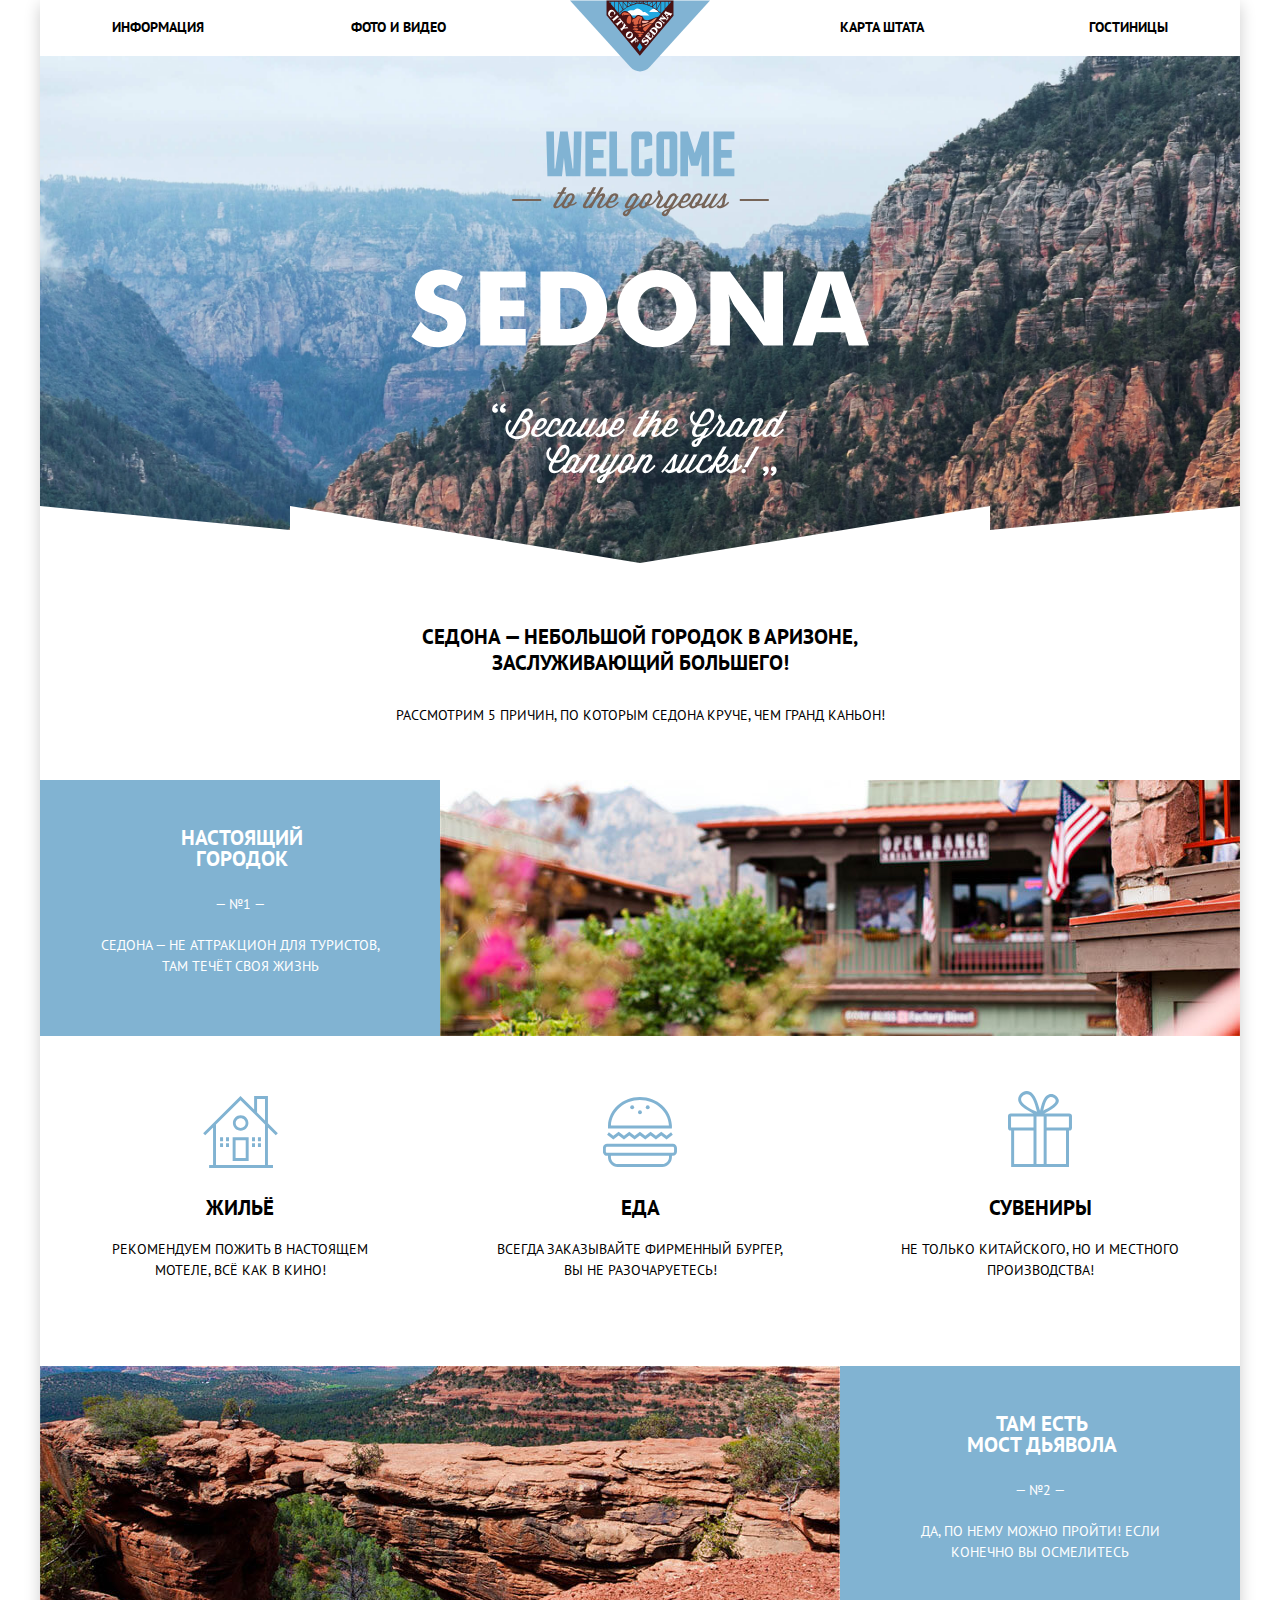
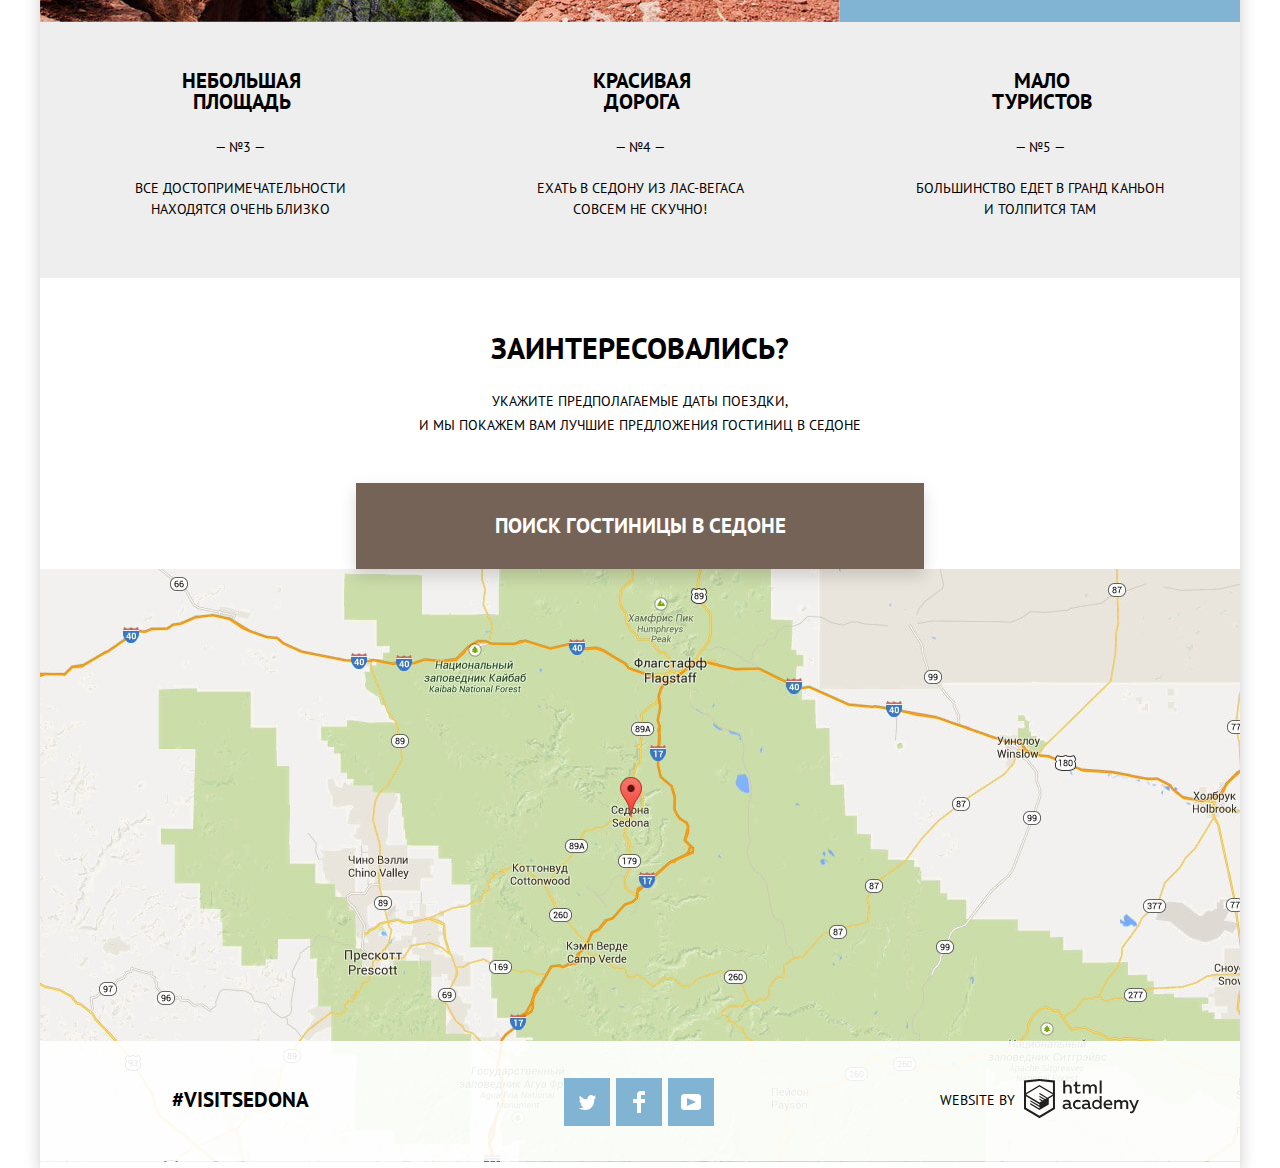
==== commit 1bda8626: "Minify JS and CSS" ====
--- a/index.html
+++ b/index.html
@@ -8,7 +8,7 @@
       rel="stylesheet"
     />
     <link rel="stylesheet" href="css/normalize.css" />
-    <link rel="stylesheet" href="css/style.css" />
+    <link rel="stylesheet" href="css/style.min.css" />
   </head>
   <body>
     <div class="main-wrapper">
--- a/css/style.min.css
+++ b/css/style.min.css
@@ -0,0 +1 @@
+body{margin:0;padding:0;font-family:"PT Sans",Arial,sans-serif;font-size:14px;line-height:21px;font-weight:400;color:#000;text-transform:uppercase;position:relative}a{text-decoration:none;color:inherit}a:focus,a:hover{color:#81b3d2}a:active{color:rgba(0,0,0,.3)}.visually-hidden{position:absolute;width:1px;height:1px;margin:-1px;border:0;padding:0;clip:rect(0 0 0 0);overflow:hidden}.hidden{-webkit-animation:bounce .6s;animation:bounce .6s;display:none}.main-wrapper{width:1200px;margin:0 auto;-webkit-box-shadow:0 5px 15px 0 rgba(0,1,1,.2);box-shadow:0 5px 15px 0 rgba(0,1,1,.2)}.header-navigation{line-height:26px;font-weight:700;background-color:#fff;position:relative}.header-navigation ul{list-style:none}.main-container{position:relative}.logo{position:relative;width:100%;background-color:#223037;background-image:url(../img/main-photo.jpg);background-repeat:no-repeat;background-size:cover;background-position:0 -84px;min-height:507px;text-align:center;margin-bottom:61px}.logo::after{position:absolute;content:"";width:100%;min-height:57px;background-image:url(../img/main-photo-mask.svg);background-repeat:no-repeat;left:0;bottom:0}.main-slogan{padding-top:75px}.description{padding:0 355px;margin-bottom:52px}.description p:first-child{line-height:26px;font-size:21px;font-weight:700;text-align:center;margin-bottom:26px}.description p:last-child{line-height:26px;text-align:center}.feature-title{font-size:21px;font-weight:700;text-align:center;margin:0;margin-left:3px;margin-bottom:25px}.feature-number{text-align:center;margin:0;margin-bottom:20px}.feature-description{text-align:center;margin:0}.features{display:-webkit-box;display:-ms-flexbox;display:flex;margin-bottom:140px}.features:nth-of-type(5){margin-bottom:0}.features:nth-of-type(6){margin-bottom:12px}.features>.feature-item{color:#fff;background-color:#81b3d2;width:400px;padding:47px 49px 58px}.features-list>.feature-item{-webkit-box-sizing:border-box;box-sizing:border-box;background-color:#eee;width:400px;margin:0;padding:48px 69px 58px}.features-list{display:-webkit-box;display:-ms-flexbox;display:flex;-ms-flex-wrap:wrap;flex-wrap:wrap;list-style:none;padding:0;margin:0}.navigation-logo{top:0;left:50%;margin-left:-70px;position:absolute;z-index:1}.entertainment{margin-bottom:0}.entertainment-list{list-style:none;padding:0;margin:0;text-align:center;display:-webkit-box;display:-ms-flexbox;display:flex;-ms-flex-pack:distribute;justify-content:space-around;-ms-flex-wrap:wrap;flex-wrap:wrap}.entertainment-list-item{position:relative;width:300px;padding:0 20px;margin-bottom:71px}.entertainment-list-item::before{content:"";position:absolute}.entertainment-list-item:first-child::before{background-image:url(../img/main-icon-house.svg);width:75px;height:72px;left:50%;top:-80px;margin-left:-37px}.entertainment-list-item:nth-child(2)::before{background-image:url(../img/main-icon-hamburger.svg);width:74px;height:70px;left:50%;top:-79px;margin-left:-37px}.entertainment-list-item:last-child::before{background-image:url(../img/main-icon-present.svg);width:64px;height:76px;left:50%;top:-85px;margin-left:-32px}.entertainment-list-item h3{font-size:21px}.offer{text-align:center;margin-bottom:132px;width:459px;display:block;margin:0 auto 122px;padding:10px}.offer p:first-child{font-size:30px;font-weight:700;line-height:36px;margin-bottom:23px}.offer p:last-child{line-height:24px;margin:0}.sedona-map{background:url(../img/main-map.jpg) no-repeat;border:0}.hotel-order{position:relative}.hotel-order-popup{position:absolute;left:50%;margin-left:-284px;top:-86px;line-height:26px;font-weight:700;width:568px;-webkit-box-shadow:0 7px 15px 0 rgba(0,1,1,.15);box-shadow:0 7px 15px 0 rgba(0,1,1,.15)}.order-popup-form{padding:40px 55px 40px 51px;background-color:#fff;-webkit-animation:shift .9s;animation:shift .9s}@-webkit-keyframes shift{0%{-webkit-transform:translateX(-2000px);transform:translateX(-2000px);opacity:0}70%{-webkit-transform:translateX(30px);transform:translateX(30px);opacity:.5}90%{-webkit-transform:translateX(-10px);transform:translateX(-10px);opacity:.7}100%{-webkit-transform:translateY(0);transform:translateY(0);opacity:1}}@keyframes shift{0%{-webkit-transform:translateX(-2000px);transform:translateX(-2000px);opacity:0}70%{-webkit-transform:translateX(30px);transform:translateX(30px);opacity:.5}90%{-webkit-transform:translateX(-10px);transform:translateX(-10px);opacity:.7}100%{-webkit-transform:translateY(0);transform:translateY(0);opacity:1}}.hotel-search-button{width:inherit;text-transform:inherit;font-weight:700;font-size:21px;color:#fff;background-color:#766357;text-align:center;padding:31px 0;border:none}.hotel-search-button:focus,.hotel-search-button:hover{background-color:#604e43}.hotel-search-button:active{background-color:#503e33;color:rgba(255,255,255,.3)}.popup-form-item{position:relative;display:-webkit-box;display:-ms-flexbox;display:flex;-webkit-box-pack:justify;-ms-flex-pack:justify;justify-content:flex-end;margin-bottom:16px}.popup-form-item:nth-of-type(2){margin-bottom:19px}.popup-form-item-label{margin-top:10px;margin-right:20px}.calendar-button{position:absolute;top:9px;left:425px;border:none;background:0 0}label.check-in-date{margin-right:23px}.calendar-button:focus path,.calendar-button:hover path{fill:#000}.calendar-button:active path{fill:#81b3d2}.popup-form-item input[type=text]{width:335px;height:38px;margin-bottom:10px;padding-left:10px}.popup-form-item-people-amount input[type=text]{width:38px;height:36px;border:none;text-align:center}.popup-form-item-people-amount button:nth-of-type(2){margin-right:52px}.decrement-button,.increment-button{width:38px;height:38px;border:none;background-color:#f2f2f2;color:rgba(0,0,0,.3);font-weight:700;font-size:24px;line-height:26px}.decrement-button:focus,.decrement-button:hover,.increment-button:focus,.increment-button:hover{color:#000}.decrement-button:active,.increment-button:active{color:#81b3d2}.popup-form-item-input{width:38px}.hotel-order-popup input{background-color:#f2f2f2;height:38px;color:inherit;font-weight:inherit;text-transform:inherit;line-height:inherit;border:none}.hotel-order-popup input:hover{background-color:#ebebeb}.hotel-order-popup input:focus{background-color:#fff}.popup-form-item-people-amount{display:-webkit-box;display:-ms-flexbox;display:flex;margin-bottom:55px}.popup-form-item-people-amount label:first-of-type{margin-right:41px;margin-left:3px}.popup-form-item-people-amount label:last-of-type{margin-right:29px}.popup-form-submit-button{color:#fff;line-height:inherit;font-size:21px;font-family:inherit;text-transform:inherit;font-weight:inherit;background-color:#81b3d2;padding:16px 0;width:458px;border:none}.popup-form-submit-button:focus,.popup-form-submit-button:hover{background-color:#669ec0}.popup-form-submit-button:active{background-color:#5496bd;color:rgba(255,255,255,.3)}.main-footer{position:absolute;-webkit-box-sizing:border-box;box-sizing:border-box;bottom:7px;background-color:rgba(255,255,255,.9);width:1200px;display:-webkit-box;display:-ms-flexbox;display:flex;-webkit-box-pack:justify;-ms-flex-pack:justify;justify-content:space-between;-webkit-box-align:center;-ms-flex-align:center;align-items:center;padding:14px 101px 17px 132px;min-height:120px}.footer-hashtag{font-size:21px;font-weight:700;line-height:26px}.footer-social{list-style:none;display:-webkit-box;display:-ms-flexbox;display:flex;width:150px;margin-left:-11px;-webkit-box-pack:justify;-ms-flex-pack:justify;justify-content:space-between;-ms-flex-wrap:wrap;flex-wrap:wrap}.footer-social-button{display:-webkit-box;display:-ms-flexbox;display:flex;background-color:#81b3d2;-webkit-box-align:center;-ms-flex-align:center;align-items:center;-webkit-box-pack:center;-ms-flex-pack:center;justify-content:center;color:#fff;width:46px;height:48px;margin-top:5px}.footer-social-button:focus,.footer-social-button:hover{background-color:#669ec0}.footer-social-button:active path{opacity:.3}.footer-copyright{display:-webkit-box;display:-ms-flexbox;display:flex;-webkit-box-align:center;-ms-flex-align:center;align-items:center}.footer-copyright>b{line-height:26px;font-weight:400;margin-right:9px}.copyright-html-academy-logo{width:115px;height:41px}.copyright-html-academy-logo:focus path,.copyright-html-academy-logo:hover path{fill:#669ec0}.copyright-html-academy-logo:active path{opacity:.3}.main-header{margin:0;padding:0;height:56px}.navigation-list{display:-webkit-box;display:-ms-flexbox;display:flex;margin:0;padding:0 72px}.navigation-list li{width:239px;padding-top:14px}.navigation-list li:first-child{text-align:left}.navigation-list li:nth-child(2){text-align:left}.navigation-list li:nth-child(3){text-align:right;margin-left:95px}.navigation-list li:last-child{text-align:right;margin-left:5px}.hotels .navigation-list li:last-child{color:#766357}.hotels .search-form-field{border:none}.hotels .search-form-field:first-of-type{margin-right:119px}.hotels .form-field-list{list-style:none;margin:0;padding:0}.hotels .form-field-list-item{margin:25px 25px 0}.form-field-list-item-label{position:relative;margin-left:15px;cursor:pointer}.checkbox-indicator{position:absolute;top:-5px;left:-40px;background:url(../img/hotels-checkbox-off.svg) no-repeat;width:26px;height:23px}.form-field-list-item-label input[type=checkbox]:checked+.checkbox-indicator{background:url(../img/hotels-checkbox-on.svg)}.form-field-list-item-label input[type=checkbox]:disabled+.checkbox-indicator{opacity:.2}.form-field-list-item-label input[type=checkbox]:focus+.checkbox-indicator{outline:2px dotted #fff;outline-offset:1px}.hotels-list{list-style:none}.hotel-item{border-top:1px solid #f9f9f9;display:-webkit-box;display:-ms-flexbox;display:flex;padding:30px 63px 29px 32px;margin:0}.hotel-item:last-of-type{margin-bottom:0;border-bottom:1px solid #f9f9f9}.hotel-description{margin:0;padding:9px 0;margin-bottom:9px;display:-webkit-box;display:-ms-flexbox;display:flex;-webkit-box-pack:justify;-ms-flex-pack:justify;justify-content:space-between;width:177px}.hotel-name h2{font-size:21px;line-height:18px;font-weight:700;margin:0;word-spacing:1.5px;margin-left:-2px}.hotel-additional-info{font-weight:700;color:#fff;background-color:#81b3d2;padding:5px 16px;margin-right:4px}.hotel-additional-info:focus,.hotel-additional-info:hover{background-color:#669ec0;color:#fff}.hotel-additional-info:active{background-color:#5496bd;color:rgba(255,255,255,.3)}.hotel-reserve{font-weight:700;color:#fff;background-color:#766357;padding:5px 16px}.hotel-reserve:focus,.hotel-reserve:hover{background-color:#604e43;color:#fff}.hotel-reserve:active{background-color:#503e33;color:rgba(255,255,255,.3)}.hotel-rating{margin:0;margin-right:9px;padding:3px 0;color:#666;background-color:#f2f2f2;width:110px;text-align:center}.hotel-information-wrapper{margin-left:32px}.hotel-rating-wrapper{margin-left:auto;margin-top:-1px}.hotel-search-form{background-color:#243337;background:url(../img/main-photo-blurred.jpg) left bottom no-repeat;background-size:cover;background-position:0 -296px;margin-bottom:10px;display:-webkit-box;display:-ms-flexbox;display:flex;padding:29px 72px}.search-form-field{color:#fff;margin:0;padding:0}.form-field-legeng{font-weight:700;font-size:16px}.hotel-search-result{display:-webkit-box;display:-ms-flexbox;display:flex;padding:13px 60px 8px 70px;-webkit-box-align:center;-ms-flex-align:center;align-items:center;margin-bottom:0}.filter-range{width:320px;margin-left:auto;color:#fff;text-transform:uppercase}.filter-range-title{margin-left:5px;margin-bottom:8px;font-weight:600;font-size:16px;line-height:21px}.price-controls{position:relative;height:32px;width:314px;margin-bottom:18px;margin-left:2px;font-size:0;border:2px solid #fff;border-radius:2px}.price-controls::after{content:"";position:absolute;top:50%;left:50%;width:2px;height:22px;background:#fff;-webkit-transform:translate(-50%,-50%);-ms-transform:translate(-50%,-50%);transform:translate(-50%,-50%)}.price-controls label{display:inline-block;font-size:14px;line-height:38px;vertical-align:top;cursor:pointer}.price-controls .min-price{width:90px;padding-left:64px;margin-top:-3px}.price-controls .max-price{width:90px;padding-left:57px;margin-top:-3px}.price-controls input{width:50px;margin:0;padding:0;height:36px;color:inherit;font:inherit;background:0 0;border:none}.range-controls{position:relative;margin-bottom:32px}.range-controls .scale{margin-top:20px;margin-left:3px;height:2px;background:rgba(255,255,255,.3)}.range-controls .bar{width:80%;height:2px;background:#fff}.range-toggle{position:absolute;top:-9px;width:4px;height:4px;background:#ababab;border:8px solid #fff;border-radius:50%;-webkit-box-shadow:0 2px 1px 0 rgba(0,1,1,.2);box-shadow:0 2px 1px 0 rgba(0,1,1,.2);cursor:pointer}.range-toggle:hover{background:#1c4f80}.range-toggle-min{left:3px}.range-toggle-max{right:45px}.btn-transparent{display:block;margin:0 auto;padding:6px 33px;margin-left:87px;font-size:inherit;line-height:20px;color:#fff;text-transform:uppercase;background:0 0;border:2px solid #fff;border-radius:2px;cursor:pointer}.btn-transparent:hover{color:#000;background:#fff}.result{font-size:21px;line-height:26px;font-weight:700;margin:0}.sort{font-size:12px;line-height:18px;display:-webkit-box;display:-ms-flexbox;display:flex;-webkit-box-align:center;-ms-flex-align:center;align-items:center;margin-left:48px}.sort span:first-of-type{margin-right:7px}.sort-options-list{padding:0;list-style:none;display:-webkit-box;display:-ms-flexbox;display:flex;-ms-flex-wrap:wrap;flex-wrap:wrap;width:280px}.sort-option-list-item{color:rgba(0,0,0,.3);-webkit-text-decoration:underline dotted #81b3d2;text-decoration:underline dotted #81b3d2;margin-left:33px}.sort-option-list-item:focus,.sort-option-list-item:hover{color:#81b3d2;-webkit-text-decoration:underline dotted #81b3d2;text-decoration:underline dotted #81b3d2}.sort-option-list-item:active{color:inherit;-webkit-text-decoration:none;text-decoration:none}.sort-arrows{margin-top:4px;margin-left:488px;display:-webkit-box;display:-ms-flexbox;display:flex}.sort-arrow path{fill:#cacaca}.sort-arrow:focus path,.sort-arrow:hover path{fill:#000}.sort-arrow:active path{fill:#81b3d2}.sort-arrow{margin-left:10px}.list-item-active{color:#81b3d2;-webkit-text-decoration:none;text-decoration:none}.stars-container{background:url(../img/hotels-icon-star.svg);height:17px;background-repeat:repeat-x;margin-left:auto;margin-bottom:46px}.hotel-item:first-of-type .stars-container{width:100px}.hotel-item:nth-of-type(2) .stars-container{width:75px}.hotel-item:last-of-type .stars-container{width:50px}.hotels .main-footer{padding-top:4px;position:relative}
